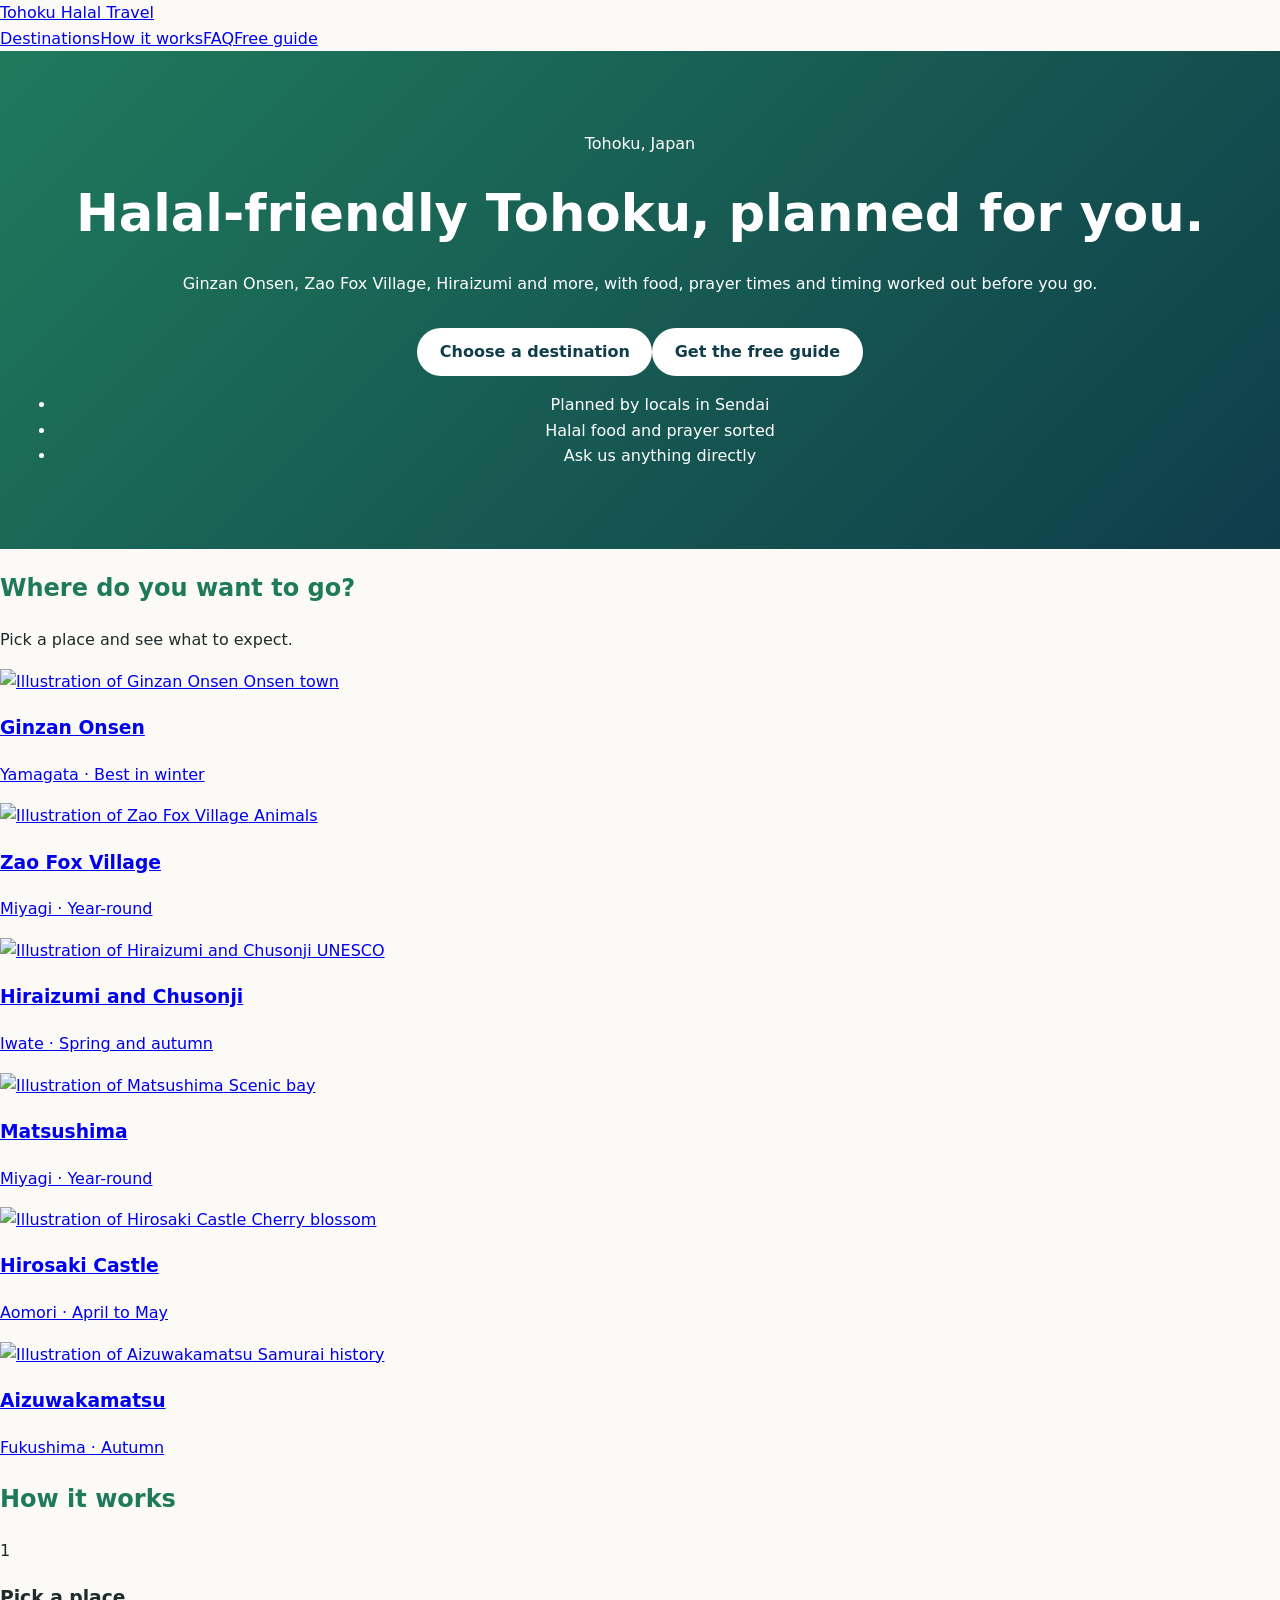
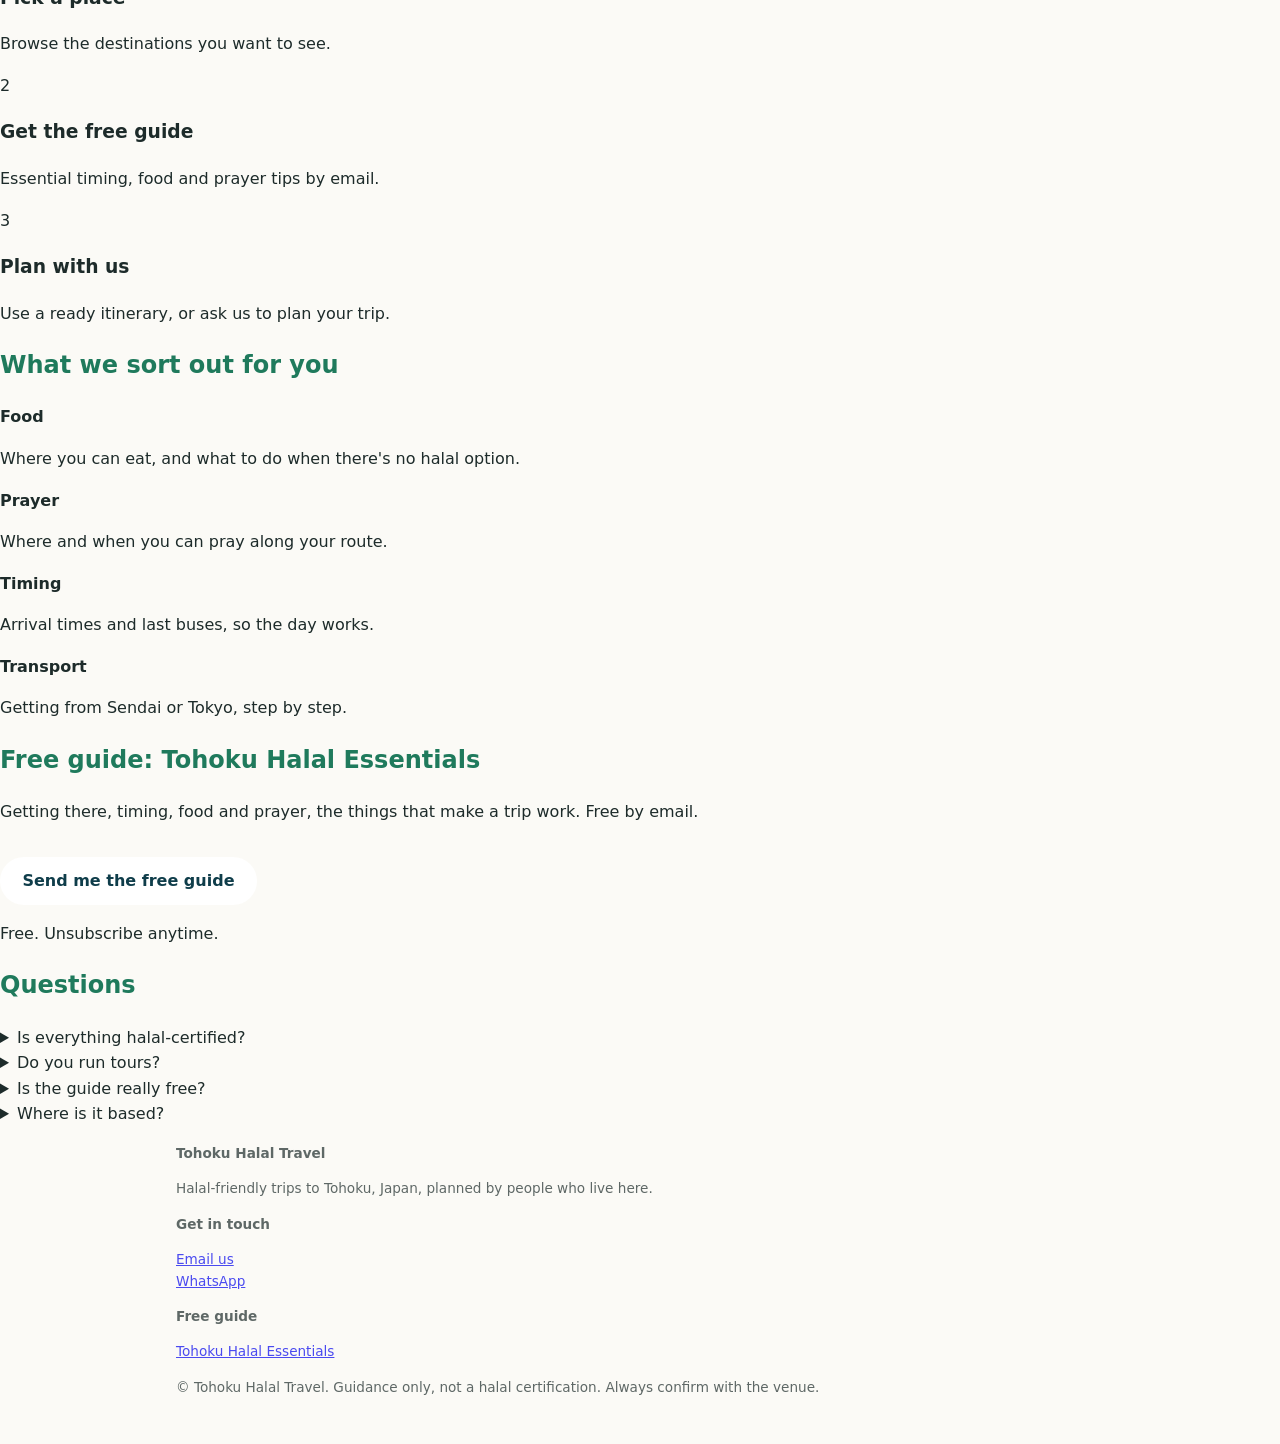
==== public/index.html @ 4c672d1d "Redesign site: hero, destination cards, placeholder art, FAQ, gallery Co-Authored-By: Claude Sonnet " ====
<!doctype html><html lang="en"><head><meta charset="utf-8"><meta name="viewport" content="width=device-width, initial-scale=1">
<link rel="stylesheet" href="/assets/style.css"><meta name="theme-color" content="#0f3d4a"><title>Halal-Friendly Tohoku Travel</title>
<meta name="description" content="Halal-friendly trips to Tohoku, Japan: Ginzan Onsen, Zao Fox Village, Hiraizumi, Matsushima, Hirosaki and Aizu, with food, prayer and timing sorted."></head><body>
<header class="nav"><div class="wrap navin"><a class="brand" href="/"><span class="dot"></span>Tohoku Halal Travel</a>
<nav><a href="/#places">Destinations</a><a href="/#how">How it works</a><a href="/#faq">FAQ</a><a class="pill" data-signup href="#">Free guide</a></nav></div></header>
<section class="hero" style="--img:url(/assets/img/ginzan-1.svg)"><div class="wrap"><p class="eyebrow">Tohoku, Japan</p>
<h1>Halal-friendly Tohoku, planned for you.</h1>
<p class="lead">Ginzan Onsen, Zao Fox Village, Hiraizumi and more, with food, prayer times and timing worked out before you go.</p>
<div class="row"><a class="btn big" href="#places">Choose a destination</a><a class="btn ghost big" data-signup href="#">Get the free guide</a></div>
<ul class="trust"><li>Planned by locals in Sendai</li><li>Halal food and prayer sorted</li><li>Ask us anything directly</li></ul></div></section>
<section id="places" class="wrap sec"><h2>Where do you want to go?</h2><p class="sub">Pick a place and see what to expect.</p>
<div class="grid"><a class="card" href="/ginzan.html"><img src="/assets/img/ginzan-1.svg" alt="Illustration of Ginzan Onsen" loading="lazy">
<span class="chip">Onsen town</span><div class="cap"><h3>Ginzan Onsen</h3><p>Yamagata &middot; Best in winter</p></div></a><a class="card" href="/zao.html"><img src="/assets/img/zao-1.svg" alt="Illustration of Zao Fox Village" loading="lazy">
<span class="chip">Animals</span><div class="cap"><h3>Zao Fox Village</h3><p>Miyagi &middot; Year-round</p></div></a><a class="card" href="/hiraizumi.html"><img src="/assets/img/hiraizumi-1.svg" alt="Illustration of Hiraizumi and Chusonji" loading="lazy">
<span class="chip">UNESCO</span><div class="cap"><h3>Hiraizumi and Chusonji</h3><p>Iwate &middot; Spring and autumn</p></div></a><a class="card" href="/matsushima.html"><img src="/assets/img/matsushima-1.svg" alt="Illustration of Matsushima" loading="lazy">
<span class="chip">Scenic bay</span><div class="cap"><h3>Matsushima</h3><p>Miyagi &middot; Year-round</p></div></a><a class="card" href="/hirosaki.html"><img src="/assets/img/hirosaki-1.svg" alt="Illustration of Hirosaki Castle" loading="lazy">
<span class="chip">Cherry blossom</span><div class="cap"><h3>Hirosaki Castle</h3><p>Aomori &middot; April to May</p></div></a><a class="card" href="/aizu.html"><img src="/assets/img/aizu-1.svg" alt="Illustration of Aizuwakamatsu" loading="lazy">
<span class="chip">Samurai history</span><div class="cap"><h3>Aizuwakamatsu</h3><p>Fukushima &middot; Autumn</p></div></a></div></section>
<section id="how" class="soft"><div class="wrap sec"><h2>How it works</h2><div class="steps">
<div class="step"><span>1</span><h3>Pick a place</h3><p>Browse the destinations you want to see.</p></div>
<div class="step"><span>2</span><h3>Get the free guide</h3><p>Essential timing, food and prayer tips by email.</p></div>
<div class="step"><span>3</span><h3>Plan with us</h3><p>Use a ready itinerary, or ask us to plan your trip.</p></div></div></div></section>
<section class="wrap sec"><h2>What we sort out for you</h2><div class="feats">
<div class="feat"><b>Food</b><p>Where you can eat, and what to do when there's no halal option.</p></div>
<div class="feat"><b>Prayer</b><p>Where and when you can pray along your route.</p></div>
<div class="feat"><b>Timing</b><p>Arrival times and last buses, so the day works.</p></div>
<div class="feat"><b>Transport</b><p>Getting from Sendai or Tokyo, step by step.</p></div></div></section>
<section class="band"><div class="wrap center"><h2>Free guide: Tohoku Halal Essentials</h2>
<p>Getting there, timing, food and prayer, the things that make a trip work. Free by email.</p>
<a class="btn big" data-signup href="#">Send me the free guide</a><p class="small">Free. Unsubscribe anytime.</p></div></section>
<section id="faq" class="wrap sec narrow"><h2>Questions</h2>
<details><summary>Is everything halal-certified?</summary><p>No. Japan has no single halal authority. We tell you what we know, how we checked it, and what to confirm with the venue.</p></details>
<details><summary>Do you run tours?</summary><p>Right now we offer guides and itineraries. Custom trip planning is available on request. <a data-contact href="#">Ask us</a>.</p></details>
<details><summary>Is the guide really free?</summary><p>Yes. We send it by email, plus occasional Tohoku travel tips. You can unsubscribe at any time.</p></details>
<details><summary>Where is it based?</summary><p>In Sendai, the gateway to Tohoku.</p></details></section>
<footer class="foot"><div class="wrap"><div class="fgrid"><div><b>Tohoku Halal Travel</b><p>Halal-friendly trips to Tohoku, Japan, planned by people who live here.</p></div>
<div><b>Get in touch</b><p><a data-contact href="#">Email us</a><br><a data-whatsapp href="#">WhatsApp</a></p></div>
<div><b>Free guide</b><p><a data-signup href="#">Tohoku Halal Essentials</a></p></div></div>
<p class="small">&copy; Tohoku Halal Travel. Guidance only, not a halal certification. Always confirm with the venue.</p></div></footer>
<script src="/assets/site-config.js"></script><script src="/assets/site.js"></script></body></html>
---- assets/style.css ----
:root{--bg:#fbfaf6;--fg:#1d2b2a;--accent:#1f7a5c;--card:#fff}
@media (prefers-color-scheme:dark){:root{--bg:#121a19;--fg:#e8efed;--accent:#4fc19a;--card:#1b2625}}
*{box-sizing:border-box}
body{margin:0;font-family:system-ui,sans-serif;background:var(--bg);color:var(--fg);line-height:1.6}
.hero{padding:4rem 1rem;text-align:center;background:linear-gradient(135deg,#1f7a5c,#0f3d4a);color:#fff}
.hero h1{margin:0 0 .5rem;font-size:clamp(2rem,6vw,3.2rem)}
.btn{display:inline-block;margin-top:1rem;padding:.7rem 1.4rem;background:#fff;color:#0f3d4a;border-radius:999px;text-decoration:none;font-weight:600}
main,footer{max-width:960px;margin:0 auto;padding:1rem 1rem 2rem}
h2{color:var(--accent)}
.cards{display:grid;grid-template-columns:repeat(auto-fit,minmax(220px,1fr));gap:1rem}
article{background:var(--card);padding:1rem 1.2rem;border-radius:12px;box-shadow:0 1px 4px #0002}
footer{font-size:.85rem;opacity:.7}
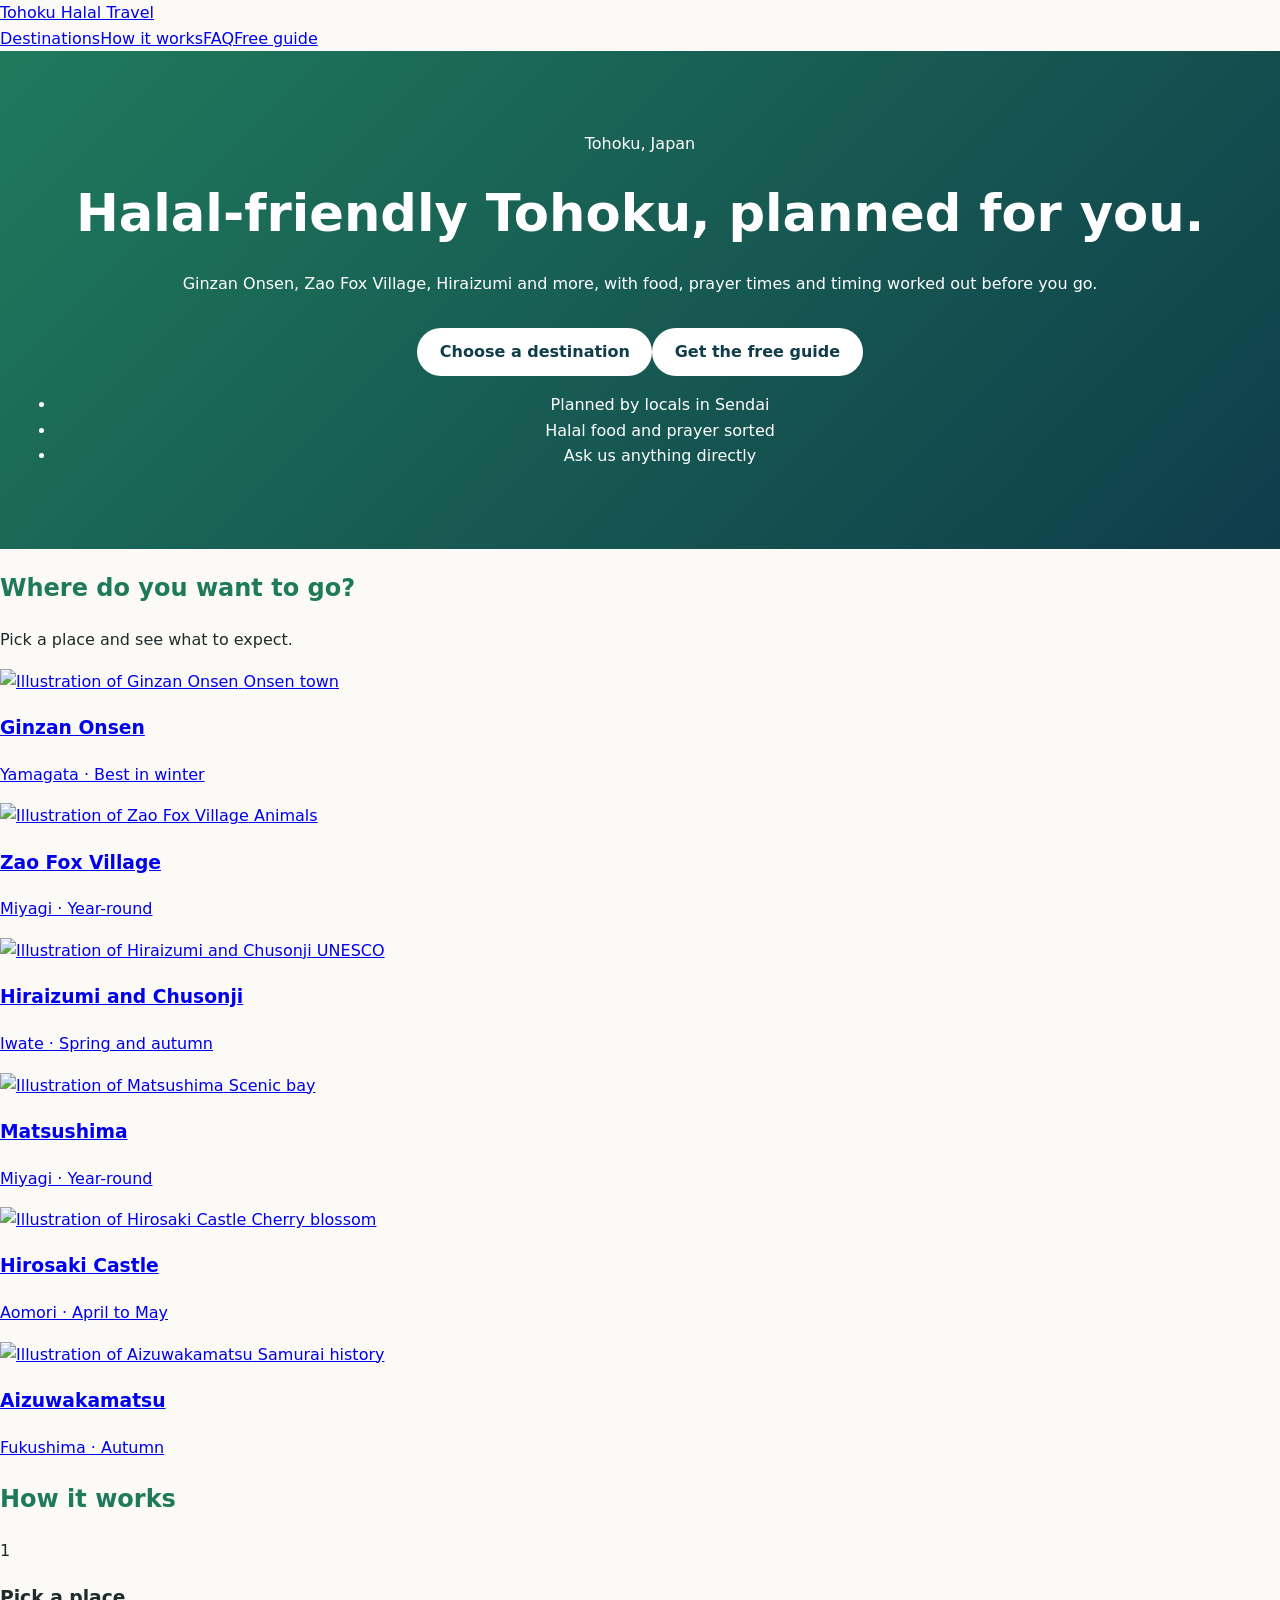
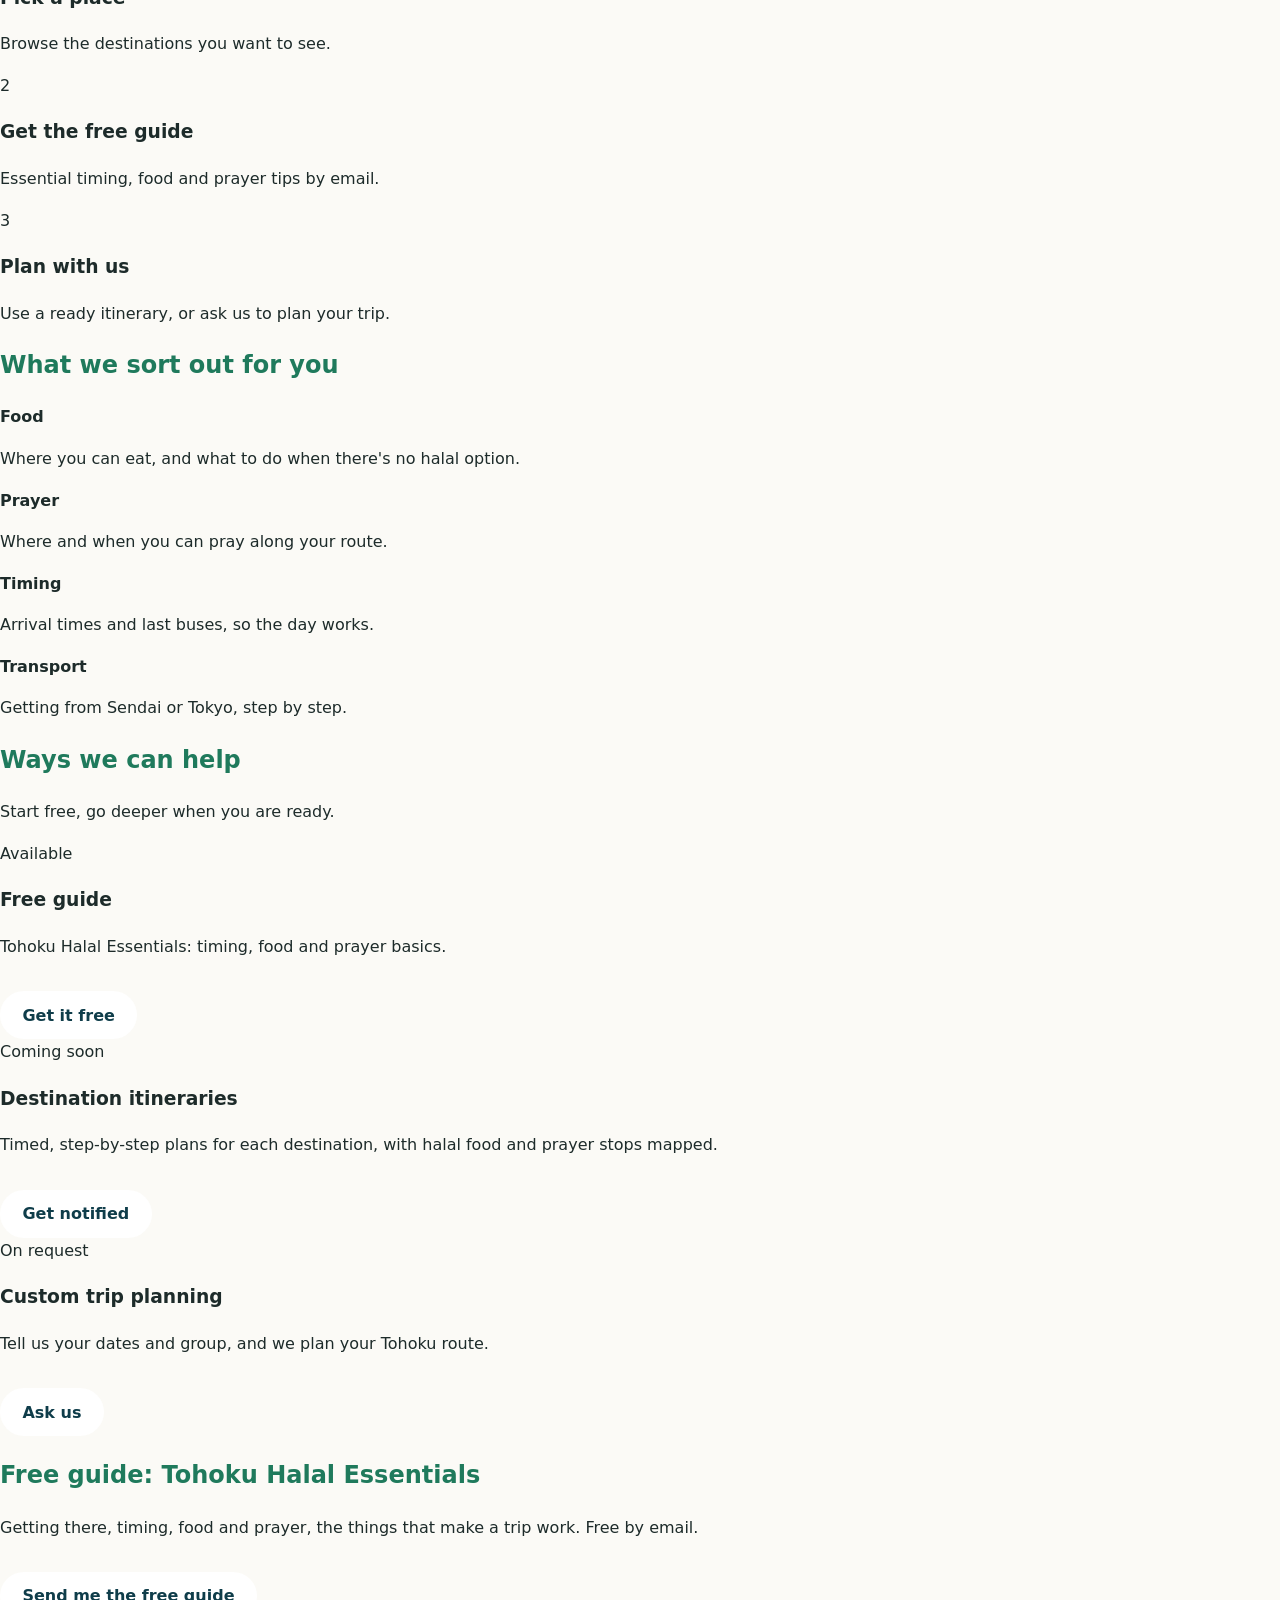
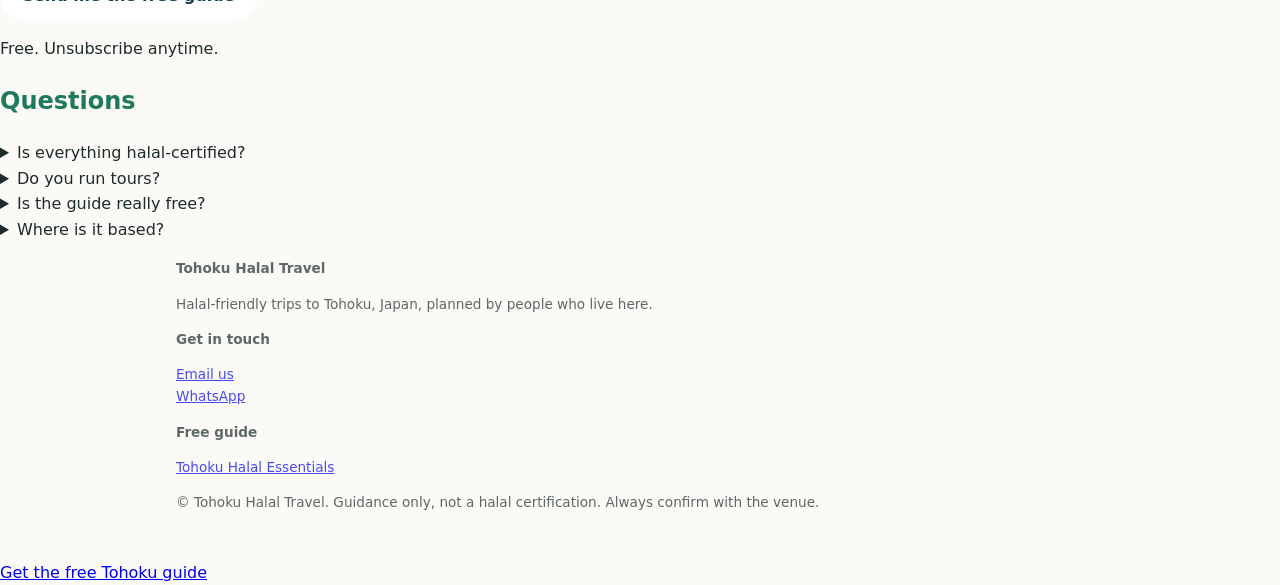
==== commit 52bd315a: "Add products section, scroll reveal, sticky mobile signup bar Co-Authored-By: Claude Sonnet 5.5 <nor" ====
--- a/public/index.html
+++ b/public/index.html
@@ -1,5 +1,5 @@
 <!doctype html><html lang="en"><head><meta charset="utf-8"><meta name="viewport" content="width=device-width, initial-scale=1">
-<link rel="stylesheet" href="/assets/style.css"><meta name="theme-color" content="#0f3d4a"><title>Halal-Friendly Tohoku Travel</title>
+<link rel="stylesheet" href="/assets/style.css"><meta name="theme-color" content="#0f3d4a"><script>document.documentElement.classList.add("js")</script><title>Halal-Friendly Tohoku Travel</title>
 <meta name="description" content="Halal-friendly trips to Tohoku, Japan: Ginzan Onsen, Zao Fox Village, Hiraizumi, Matsushima, Hirosaki and Aizu, with food, prayer and timing sorted."></head><body>
 <header class="nav"><div class="wrap navin"><a class="brand" href="/"><span class="dot"></span>Tohoku Halal Travel</a>
 <nav><a href="/#places">Destinations</a><a href="/#how">How it works</a><a href="/#faq">FAQ</a><a class="pill" data-signup href="#">Free guide</a></nav></div></header>
@@ -9,22 +9,26 @@
 <div class="row"><a class="btn big" href="#places">Choose a destination</a><a class="btn ghost big" data-signup href="#">Get the free guide</a></div>
 <ul class="trust"><li>Planned by locals in Sendai</li><li>Halal food and prayer sorted</li><li>Ask us anything directly</li></ul></div></section>
 <section id="places" class="wrap sec"><h2>Where do you want to go?</h2><p class="sub">Pick a place and see what to expect.</p>
-<div class="grid"><a class="card" href="/ginzan.html"><img src="/assets/img/ginzan-1.svg" alt="Illustration of Ginzan Onsen" loading="lazy">
+<div class="grid reveal"><a class="card" href="/ginzan.html"><img src="/assets/img/ginzan-1.svg" alt="Illustration of Ginzan Onsen" loading="lazy">
 <span class="chip">Onsen town</span><div class="cap"><h3>Ginzan Onsen</h3><p>Yamagata &middot; Best in winter</p></div></a><a class="card" href="/zao.html"><img src="/assets/img/zao-1.svg" alt="Illustration of Zao Fox Village" loading="lazy">
 <span class="chip">Animals</span><div class="cap"><h3>Zao Fox Village</h3><p>Miyagi &middot; Year-round</p></div></a><a class="card" href="/hiraizumi.html"><img src="/assets/img/hiraizumi-1.svg" alt="Illustration of Hiraizumi and Chusonji" loading="lazy">
 <span class="chip">UNESCO</span><div class="cap"><h3>Hiraizumi and Chusonji</h3><p>Iwate &middot; Spring and autumn</p></div></a><a class="card" href="/matsushima.html"><img src="/assets/img/matsushima-1.svg" alt="Illustration of Matsushima" loading="lazy">
 <span class="chip">Scenic bay</span><div class="cap"><h3>Matsushima</h3><p>Miyagi &middot; Year-round</p></div></a><a class="card" href="/hirosaki.html"><img src="/assets/img/hirosaki-1.svg" alt="Illustration of Hirosaki Castle" loading="lazy">
 <span class="chip">Cherry blossom</span><div class="cap"><h3>Hirosaki Castle</h3><p>Aomori &middot; April to May</p></div></a><a class="card" href="/aizu.html"><img src="/assets/img/aizu-1.svg" alt="Illustration of Aizuwakamatsu" loading="lazy">
 <span class="chip">Samurai history</span><div class="cap"><h3>Aizuwakamatsu</h3><p>Fukushima &middot; Autumn</p></div></a></div></section>
-<section id="how" class="soft"><div class="wrap sec"><h2>How it works</h2><div class="steps">
+<section id="how" class="soft"><div class="wrap sec"><h2>How it works</h2><div class="steps reveal">
 <div class="step"><span>1</span><h3>Pick a place</h3><p>Browse the destinations you want to see.</p></div>
 <div class="step"><span>2</span><h3>Get the free guide</h3><p>Essential timing, food and prayer tips by email.</p></div>
 <div class="step"><span>3</span><h3>Plan with us</h3><p>Use a ready itinerary, or ask us to plan your trip.</p></div></div></div></section>
-<section class="wrap sec"><h2>What we sort out for you</h2><div class="feats">
+<section class="wrap sec"><h2>What we sort out for you</h2><div class="feats reveal">
 <div class="feat"><b>Food</b><p>Where you can eat, and what to do when there's no halal option.</p></div>
 <div class="feat"><b>Prayer</b><p>Where and when you can pray along your route.</p></div>
 <div class="feat"><b>Timing</b><p>Arrival times and last buses, so the day works.</p></div>
 <div class="feat"><b>Transport</b><p>Getting from Sendai or Tokyo, step by step.</p></div></div></section>
+<section class="soft"><div class="wrap sec"><h2>Ways we can help</h2><p class="sub">Start free, go deeper when you are ready.</p><div class="prods">
+<div class="prod"><span class="tag live">Available</span><h3>Free guide</h3><p>Tohoku Halal Essentials: timing, food and prayer basics.</p><a class="btn" data-signup href="#">Get it free</a></div>
+<div class="prod feat2"><span class="tag soon">Coming soon</span><h3>Destination itineraries</h3><p>Timed, step-by-step plans for each destination, with halal food and prayer stops mapped.</p><a class="btn" data-signup href="#">Get notified</a></div>
+<div class="prod"><span class="tag">On request</span><h3>Custom trip planning</h3><p>Tell us your dates and group, and we plan your Tohoku route.</p><a class="btn" data-contact href="#">Ask us</a></div></div></div></section>
 <section class="band"><div class="wrap center"><h2>Free guide: Tohoku Halal Essentials</h2>
 <p>Getting there, timing, food and prayer, the things that make a trip work. Free by email.</p>
 <a class="btn big" data-signup href="#">Send me the free guide</a><p class="small">Free. Unsubscribe anytime.</p></div></section>
@@ -37,4 +41,4 @@
 <div><b>Get in touch</b><p><a data-contact href="#">Email us</a><br><a data-whatsapp href="#">WhatsApp</a></p></div>
 <div><b>Free guide</b><p><a data-signup href="#">Tohoku Halal Essentials</a></p></div></div>
 <p class="small">&copy; Tohoku Halal Travel. Guidance only, not a halal certification. Always confirm with the venue.</p></div></footer>
-<script src="/assets/site-config.js"></script><script src="/assets/site.js"></script></body></html>+<a class="sticky" data-signup href="#">Get the free Tohoku guide</a><script src="/assets/site-config.js"></script><script src="/assets/site.js"></script></body></html>
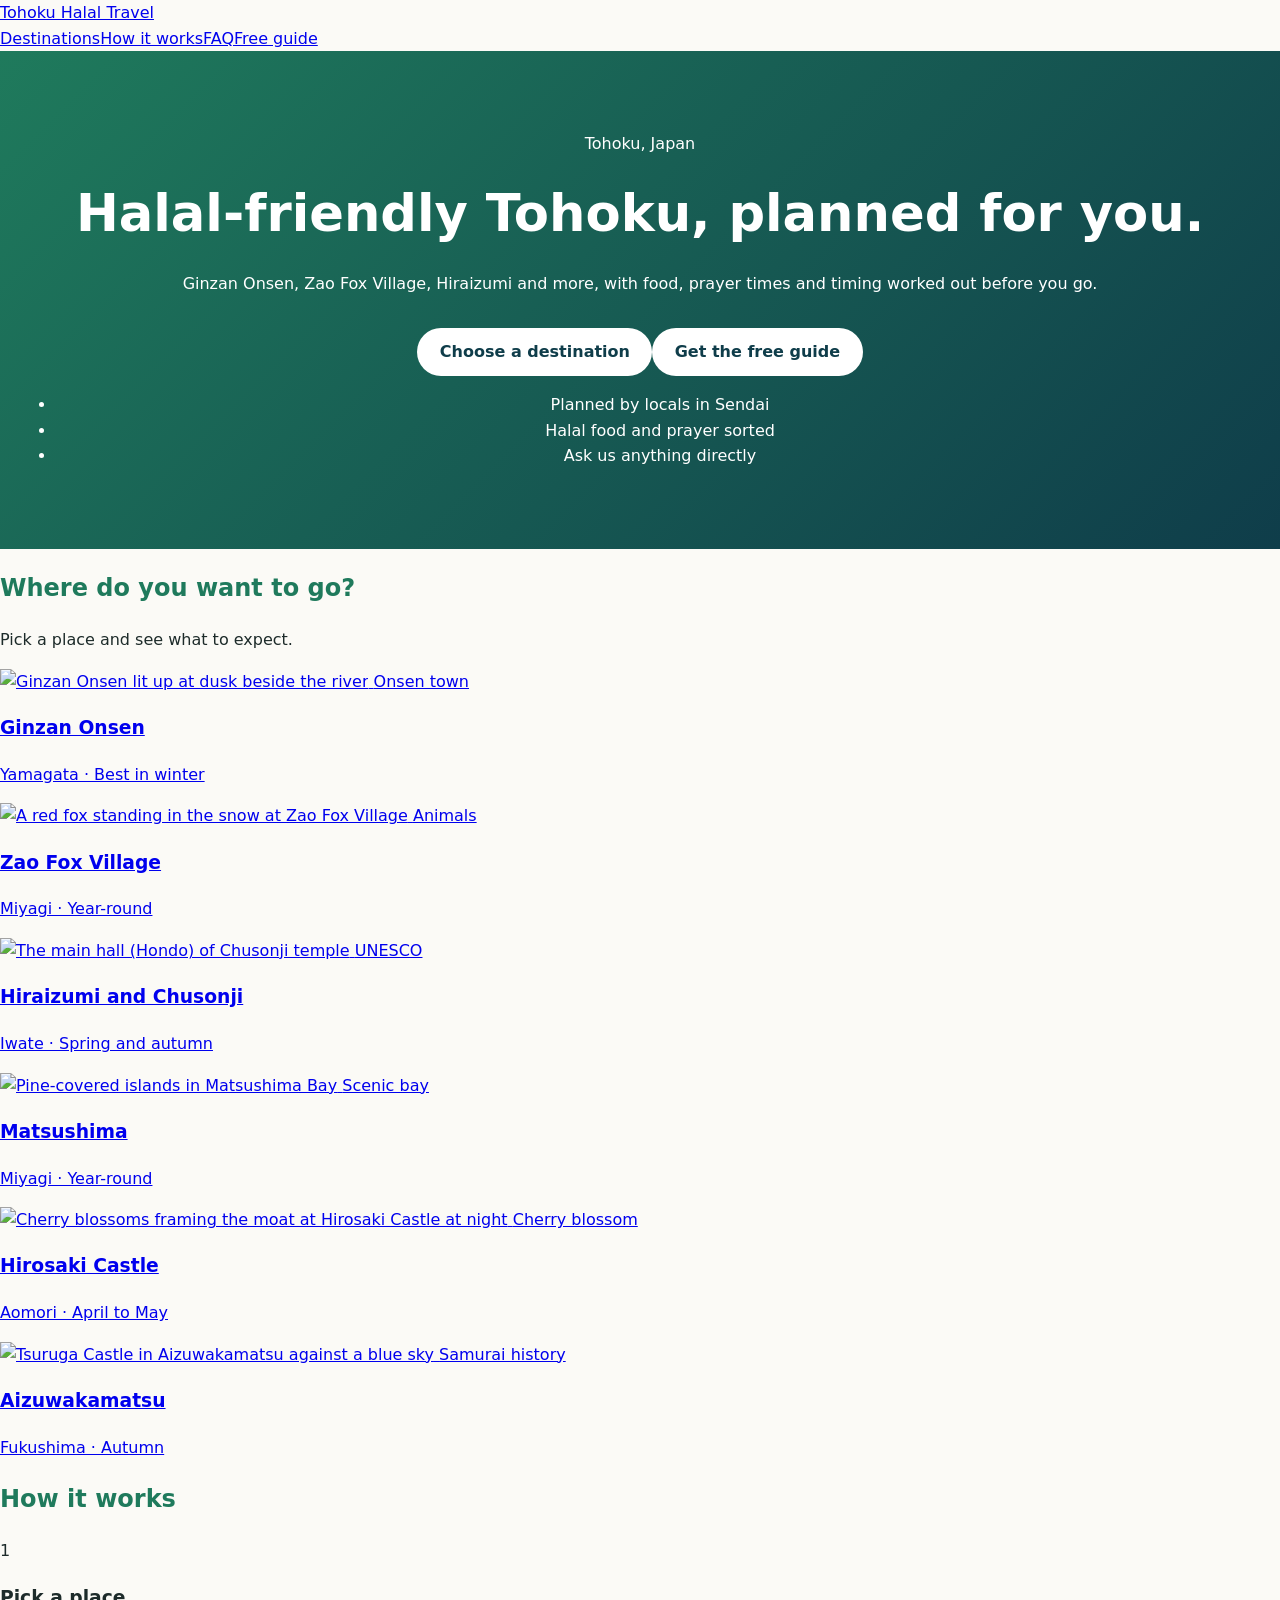
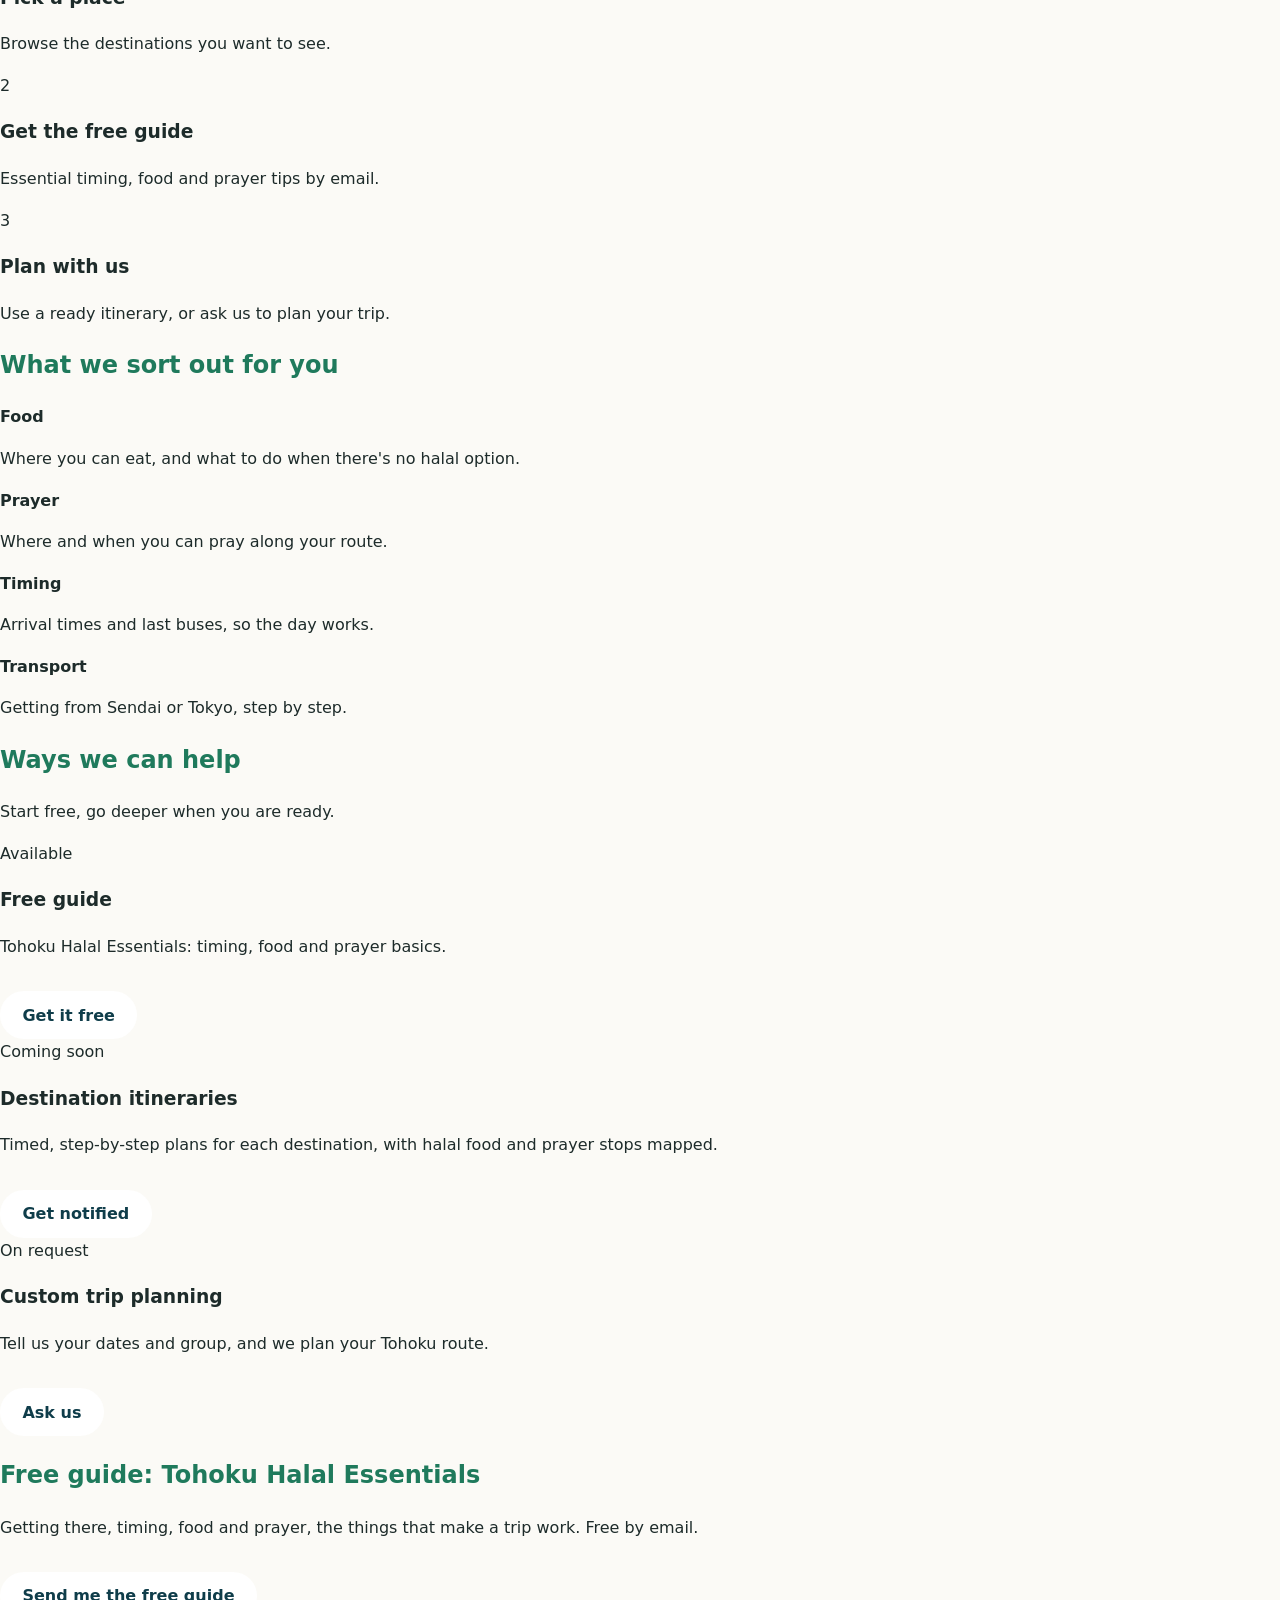
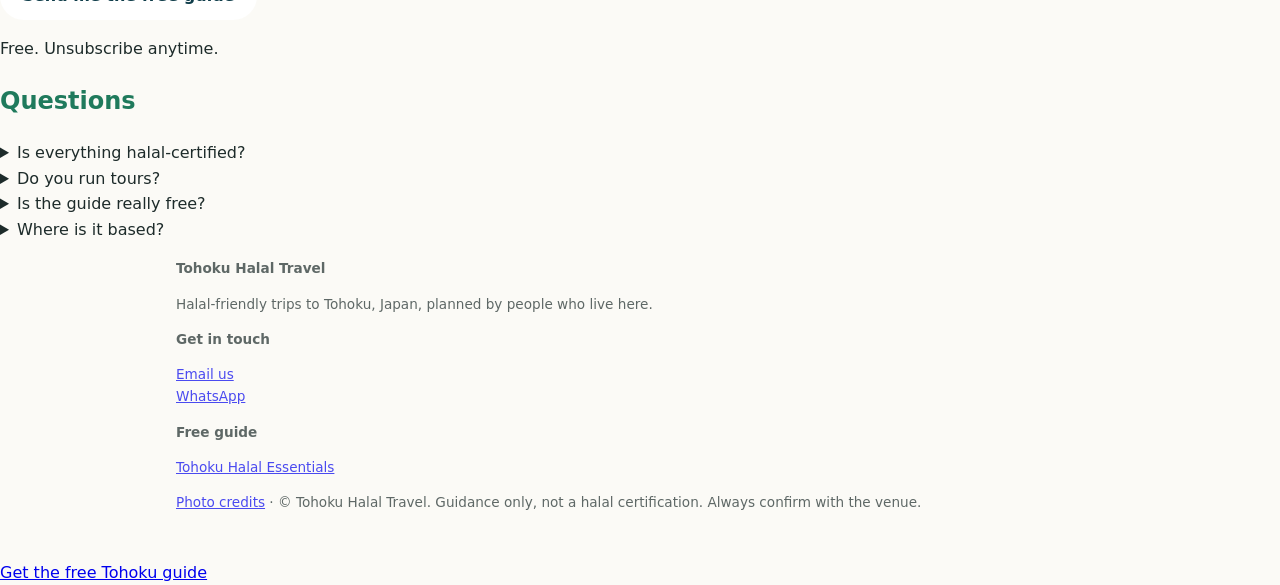
==== commit 1664104f: "Use free-licensed Wikimedia Commons photos with credits page Co-Authored-By: Claude Sonnet 5.5 <nore" ====
--- a/public/index.html
+++ b/public/index.html
@@ -3,18 +3,18 @@
 <meta name="description" content="Halal-friendly trips to Tohoku, Japan: Ginzan Onsen, Zao Fox Village, Hiraizumi, Matsushima, Hirosaki and Aizu, with food, prayer and timing sorted."></head><body>
 <header class="nav"><div class="wrap navin"><a class="brand" href="/"><span class="dot"></span>Tohoku Halal Travel</a>
 <nav><a href="/#places">Destinations</a><a href="/#how">How it works</a><a href="/#faq">FAQ</a><a class="pill" data-signup href="#">Free guide</a></nav></div></header>
-<section class="hero" style="--img:url(/assets/img/ginzan-1.svg)"><div class="wrap"><p class="eyebrow">Tohoku, Japan</p>
+<section class="hero" style="--img:url(/assets/img/ginzan-1.jpg)"><div class="wrap"><p class="eyebrow">Tohoku, Japan</p>
 <h1>Halal-friendly Tohoku, planned for you.</h1>
 <p class="lead">Ginzan Onsen, Zao Fox Village, Hiraizumi and more, with food, prayer times and timing worked out before you go.</p>
 <div class="row"><a class="btn big" href="#places">Choose a destination</a><a class="btn ghost big" data-signup href="#">Get the free guide</a></div>
 <ul class="trust"><li>Planned by locals in Sendai</li><li>Halal food and prayer sorted</li><li>Ask us anything directly</li></ul></div></section>
 <section id="places" class="wrap sec"><h2>Where do you want to go?</h2><p class="sub">Pick a place and see what to expect.</p>
-<div class="grid reveal"><a class="card" href="/ginzan.html"><img src="/assets/img/ginzan-1.svg" alt="Illustration of Ginzan Onsen" loading="lazy">
-<span class="chip">Onsen town</span><div class="cap"><h3>Ginzan Onsen</h3><p>Yamagata &middot; Best in winter</p></div></a><a class="card" href="/zao.html"><img src="/assets/img/zao-1.svg" alt="Illustration of Zao Fox Village" loading="lazy">
-<span class="chip">Animals</span><div class="cap"><h3>Zao Fox Village</h3><p>Miyagi &middot; Year-round</p></div></a><a class="card" href="/hiraizumi.html"><img src="/assets/img/hiraizumi-1.svg" alt="Illustration of Hiraizumi and Chusonji" loading="lazy">
-<span class="chip">UNESCO</span><div class="cap"><h3>Hiraizumi and Chusonji</h3><p>Iwate &middot; Spring and autumn</p></div></a><a class="card" href="/matsushima.html"><img src="/assets/img/matsushima-1.svg" alt="Illustration of Matsushima" loading="lazy">
-<span class="chip">Scenic bay</span><div class="cap"><h3>Matsushima</h3><p>Miyagi &middot; Year-round</p></div></a><a class="card" href="/hirosaki.html"><img src="/assets/img/hirosaki-1.svg" alt="Illustration of Hirosaki Castle" loading="lazy">
-<span class="chip">Cherry blossom</span><div class="cap"><h3>Hirosaki Castle</h3><p>Aomori &middot; April to May</p></div></a><a class="card" href="/aizu.html"><img src="/assets/img/aizu-1.svg" alt="Illustration of Aizuwakamatsu" loading="lazy">
+<div class="grid reveal"><a class="card" href="/ginzan.html"><img src="/assets/img/ginzan-1.jpg" alt="Ginzan Onsen lit up at dusk beside the river" loading="lazy">
+<span class="chip">Onsen town</span><div class="cap"><h3>Ginzan Onsen</h3><p>Yamagata &middot; Best in winter</p></div></a><a class="card" href="/zao.html"><img src="/assets/img/zao-1.jpg" alt="A red fox standing in the snow at Zao Fox Village" loading="lazy">
+<span class="chip">Animals</span><div class="cap"><h3>Zao Fox Village</h3><p>Miyagi &middot; Year-round</p></div></a><a class="card" href="/hiraizumi.html"><img src="/assets/img/hiraizumi-1.jpg" alt="The main hall (Hondo) of Chusonji temple" loading="lazy">
+<span class="chip">UNESCO</span><div class="cap"><h3>Hiraizumi and Chusonji</h3><p>Iwate &middot; Spring and autumn</p></div></a><a class="card" href="/matsushima.html"><img src="/assets/img/matsushima-1.jpg" alt="Pine-covered islands in Matsushima Bay" loading="lazy">
+<span class="chip">Scenic bay</span><div class="cap"><h3>Matsushima</h3><p>Miyagi &middot; Year-round</p></div></a><a class="card" href="/hirosaki.html"><img src="/assets/img/hirosaki-1.jpg" alt="Cherry blossoms framing the moat at Hirosaki Castle at night" loading="lazy">
+<span class="chip">Cherry blossom</span><div class="cap"><h3>Hirosaki Castle</h3><p>Aomori &middot; April to May</p></div></a><a class="card" href="/aizu.html"><img src="/assets/img/aizu-1.jpg" alt="Tsuruga Castle in Aizuwakamatsu against a blue sky" loading="lazy">
 <span class="chip">Samurai history</span><div class="cap"><h3>Aizuwakamatsu</h3><p>Fukushima &middot; Autumn</p></div></a></div></section>
 <section id="how" class="soft"><div class="wrap sec"><h2>How it works</h2><div class="steps reveal">
 <div class="step"><span>1</span><h3>Pick a place</h3><p>Browse the destinations you want to see.</p></div>
@@ -40,5 +40,5 @@
 <footer class="foot"><div class="wrap"><div class="fgrid"><div><b>Tohoku Halal Travel</b><p>Halal-friendly trips to Tohoku, Japan, planned by people who live here.</p></div>
 <div><b>Get in touch</b><p><a data-contact href="#">Email us</a><br><a data-whatsapp href="#">WhatsApp</a></p></div>
 <div><b>Free guide</b><p><a data-signup href="#">Tohoku Halal Essentials</a></p></div></div>
-<p class="small">&copy; Tohoku Halal Travel. Guidance only, not a halal certification. Always confirm with the venue.</p></div></footer>
+<p class="small"><a href="/credits.html">Photo credits</a> &middot; &copy; Tohoku Halal Travel. Guidance only, not a halal certification. Always confirm with the venue.</p></div></footer>
 <a class="sticky" data-signup href="#">Get the free Tohoku guide</a><script src="/assets/site-config.js"></script><script src="/assets/site.js"></script></body></html>
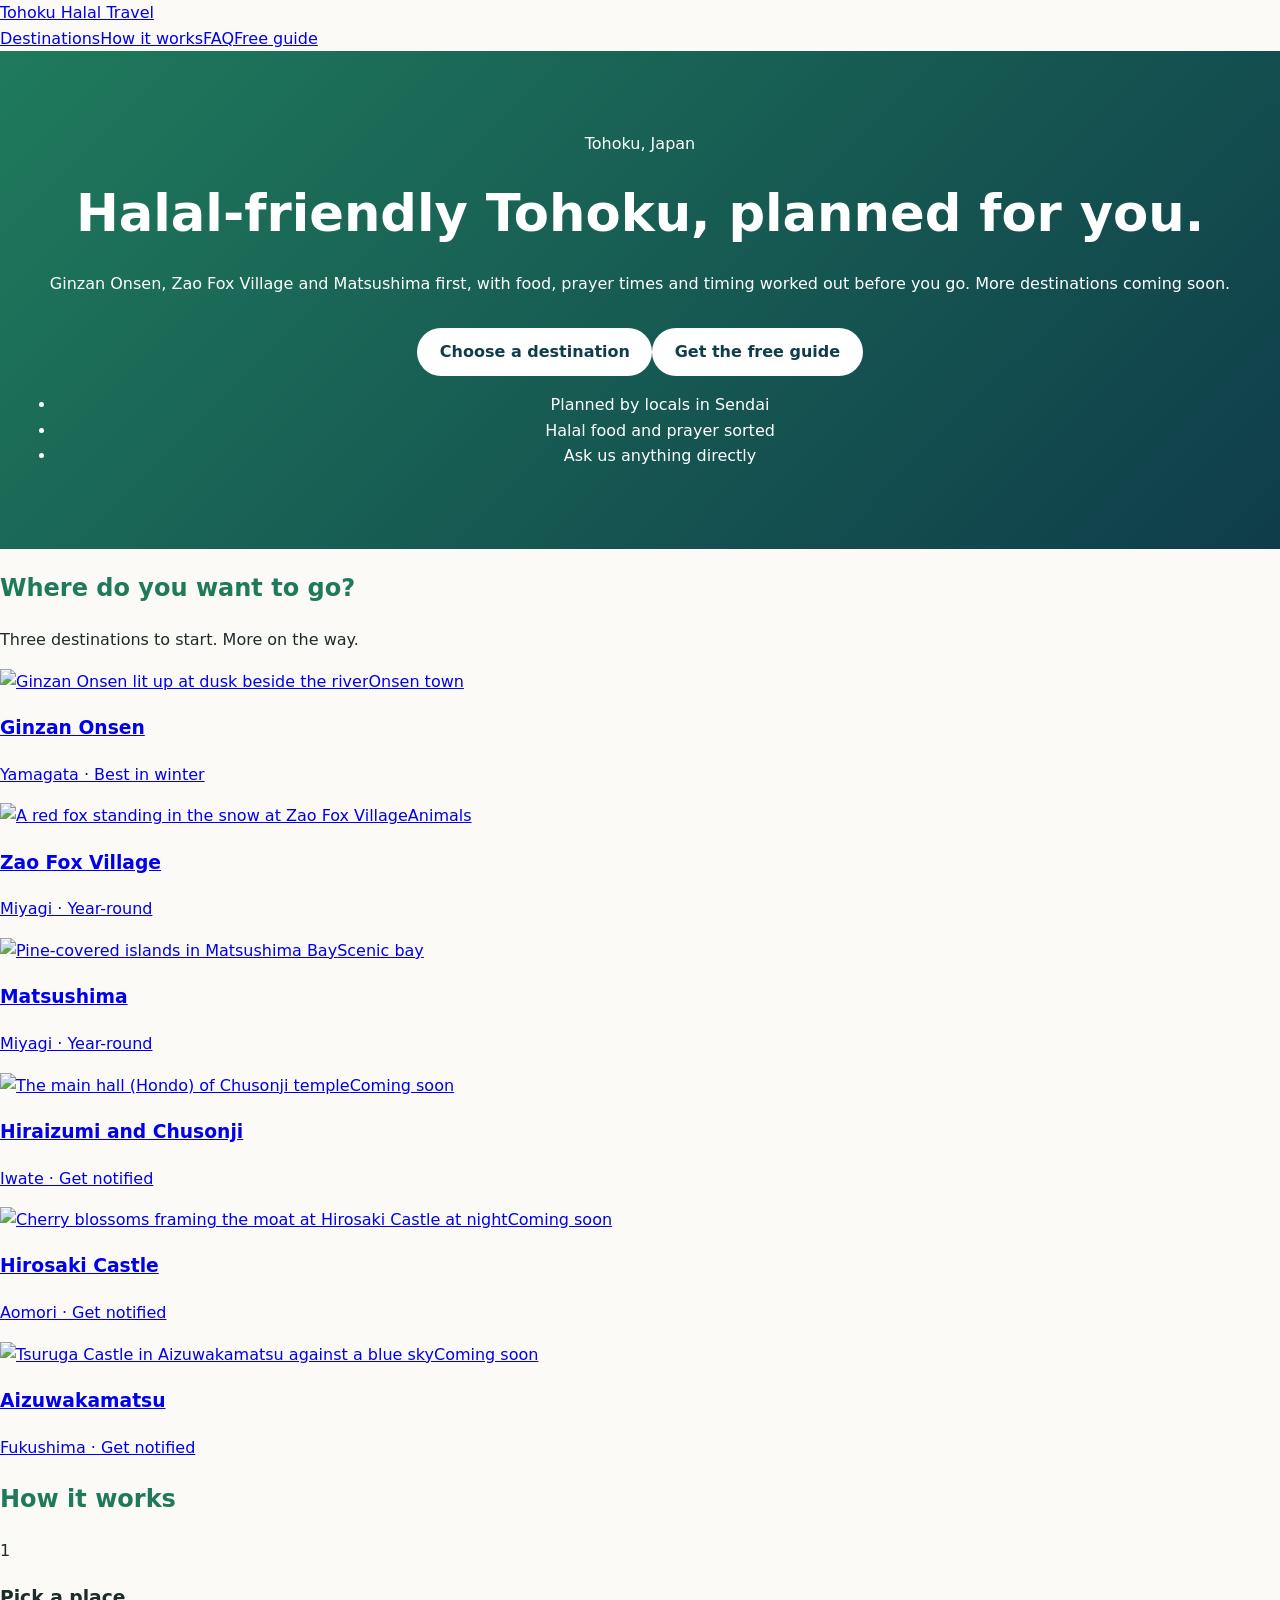
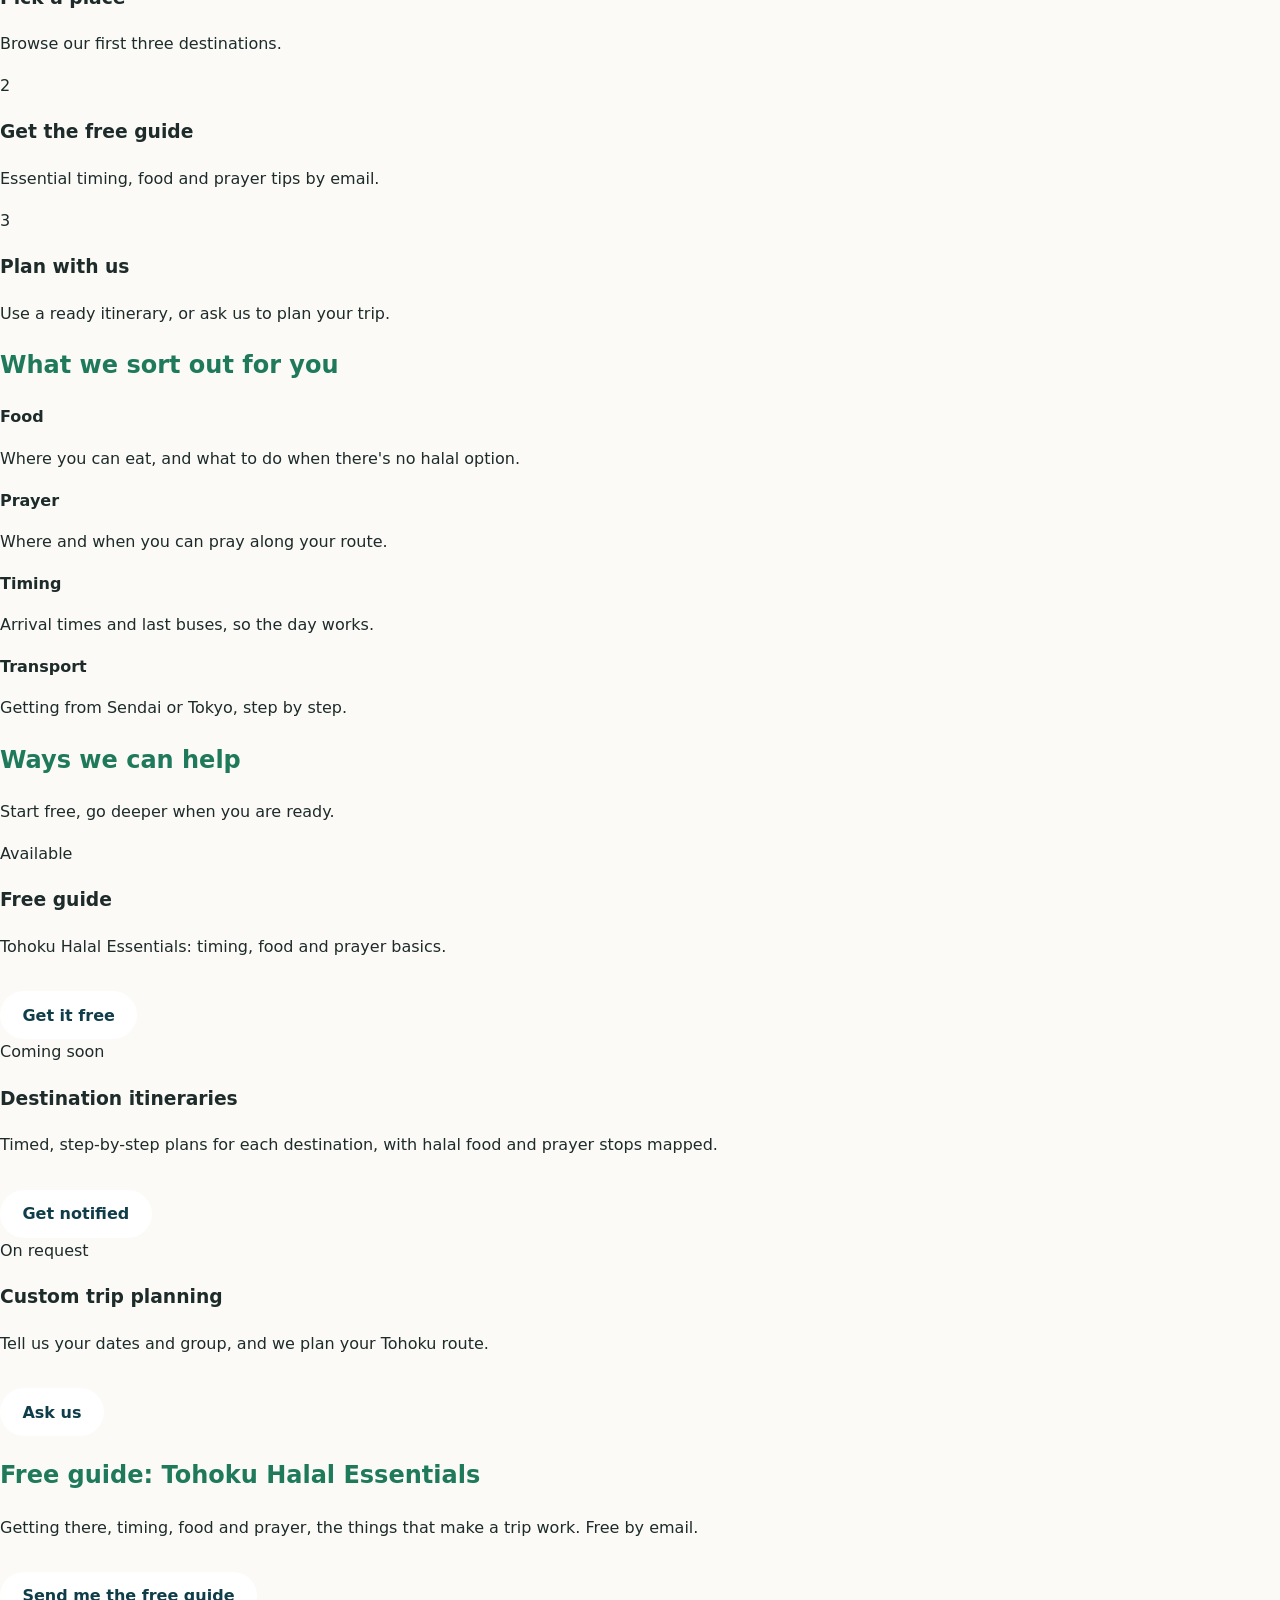
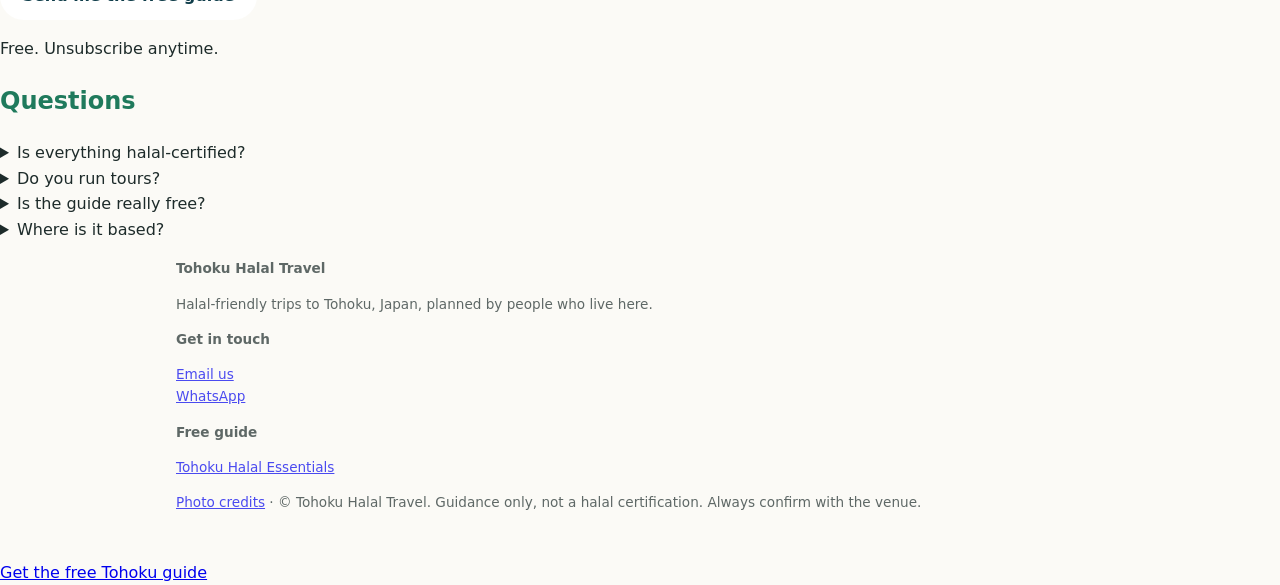
==== commit 649344a5: "Launch with Ginzan, Zao, Matsushima; other destinations as coming soon Co-Authored-By: Claude Sonnet" ====
--- a/public/index.html
+++ b/public/index.html
@@ -1,23 +1,17 @@
 <!doctype html><html lang="en"><head><meta charset="utf-8"><meta name="viewport" content="width=device-width, initial-scale=1">
 <link rel="stylesheet" href="/assets/style.css"><meta name="theme-color" content="#0f3d4a"><script>document.documentElement.classList.add("js")</script><title>Halal-Friendly Tohoku Travel</title>
-<meta name="description" content="Halal-friendly trips to Tohoku, Japan: Ginzan Onsen, Zao Fox Village, Hiraizumi, Matsushima, Hirosaki and Aizu, with food, prayer and timing sorted."></head><body>
+<meta name="description" content="Halal-friendly trips to Tohoku, Japan: Ginzan Onsen, Zao Fox Village and Matsushima, with food, prayer and timing sorted. More destinations coming soon."></head><body>
 <header class="nav"><div class="wrap navin"><a class="brand" href="/"><span class="dot"></span>Tohoku Halal Travel</a>
 <nav><a href="/#places">Destinations</a><a href="/#how">How it works</a><a href="/#faq">FAQ</a><a class="pill" data-signup href="#">Free guide</a></nav></div></header>
 <section class="hero" style="--img:url(/assets/img/ginzan-1.jpg)"><div class="wrap"><p class="eyebrow">Tohoku, Japan</p>
 <h1>Halal-friendly Tohoku, planned for you.</h1>
-<p class="lead">Ginzan Onsen, Zao Fox Village, Hiraizumi and more, with food, prayer times and timing worked out before you go.</p>
+<p class="lead">Ginzan Onsen, Zao Fox Village and Matsushima first, with food, prayer times and timing worked out before you go. More destinations coming soon.</p>
 <div class="row"><a class="btn big" href="#places">Choose a destination</a><a class="btn ghost big" data-signup href="#">Get the free guide</a></div>
 <ul class="trust"><li>Planned by locals in Sendai</li><li>Halal food and prayer sorted</li><li>Ask us anything directly</li></ul></div></section>
-<section id="places" class="wrap sec"><h2>Where do you want to go?</h2><p class="sub">Pick a place and see what to expect.</p>
-<div class="grid reveal"><a class="card" href="/ginzan.html"><img src="/assets/img/ginzan-1.jpg" alt="Ginzan Onsen lit up at dusk beside the river" loading="lazy">
-<span class="chip">Onsen town</span><div class="cap"><h3>Ginzan Onsen</h3><p>Yamagata &middot; Best in winter</p></div></a><a class="card" href="/zao.html"><img src="/assets/img/zao-1.jpg" alt="A red fox standing in the snow at Zao Fox Village" loading="lazy">
-<span class="chip">Animals</span><div class="cap"><h3>Zao Fox Village</h3><p>Miyagi &middot; Year-round</p></div></a><a class="card" href="/hiraizumi.html"><img src="/assets/img/hiraizumi-1.jpg" alt="The main hall (Hondo) of Chusonji temple" loading="lazy">
-<span class="chip">UNESCO</span><div class="cap"><h3>Hiraizumi and Chusonji</h3><p>Iwate &middot; Spring and autumn</p></div></a><a class="card" href="/matsushima.html"><img src="/assets/img/matsushima-1.jpg" alt="Pine-covered islands in Matsushima Bay" loading="lazy">
-<span class="chip">Scenic bay</span><div class="cap"><h3>Matsushima</h3><p>Miyagi &middot; Year-round</p></div></a><a class="card" href="/hirosaki.html"><img src="/assets/img/hirosaki-1.jpg" alt="Cherry blossoms framing the moat at Hirosaki Castle at night" loading="lazy">
-<span class="chip">Cherry blossom</span><div class="cap"><h3>Hirosaki Castle</h3><p>Aomori &middot; April to May</p></div></a><a class="card" href="/aizu.html"><img src="/assets/img/aizu-1.jpg" alt="Tsuruga Castle in Aizuwakamatsu against a blue sky" loading="lazy">
-<span class="chip">Samurai history</span><div class="cap"><h3>Aizuwakamatsu</h3><p>Fukushima &middot; Autumn</p></div></a></div></section>
+<section id="places" class="wrap sec"><h2>Where do you want to go?</h2><p class="sub">Three destinations to start. More on the way.</p>
+<div class="grid reveal"><a class="card" href="/ginzan.html"><img src="/assets/img/ginzan-1.jpg" alt="Ginzan Onsen lit up at dusk beside the river" loading="lazy"><span class="chip">Onsen town</span><div class="cap"><h3>Ginzan Onsen</h3><p>Yamagata &middot; Best in winter</p></div></a><a class="card" href="/zao.html"><img src="/assets/img/zao-1.jpg" alt="A red fox standing in the snow at Zao Fox Village" loading="lazy"><span class="chip">Animals</span><div class="cap"><h3>Zao Fox Village</h3><p>Miyagi &middot; Year-round</p></div></a><a class="card" href="/matsushima.html"><img src="/assets/img/matsushima-1.jpg" alt="Pine-covered islands in Matsushima Bay" loading="lazy"><span class="chip">Scenic bay</span><div class="cap"><h3>Matsushima</h3><p>Miyagi &middot; Year-round</p></div></a><a class="card soon" data-signup href="#"><img src="/assets/img/hiraizumi-1.jpg" alt="The main hall (Hondo) of Chusonji temple" loading="lazy"><span class="chip soonchip">Coming soon</span><div class="cap"><h3>Hiraizumi and Chusonji</h3><p>Iwate &middot; Get notified</p></div></a><a class="card soon" data-signup href="#"><img src="/assets/img/hirosaki-1.jpg" alt="Cherry blossoms framing the moat at Hirosaki Castle at night" loading="lazy"><span class="chip soonchip">Coming soon</span><div class="cap"><h3>Hirosaki Castle</h3><p>Aomori &middot; Get notified</p></div></a><a class="card soon" data-signup href="#"><img src="/assets/img/aizu-1.jpg" alt="Tsuruga Castle in Aizuwakamatsu against a blue sky" loading="lazy"><span class="chip soonchip">Coming soon</span><div class="cap"><h3>Aizuwakamatsu</h3><p>Fukushima &middot; Get notified</p></div></a></div></section>
 <section id="how" class="soft"><div class="wrap sec"><h2>How it works</h2><div class="steps reveal">
-<div class="step"><span>1</span><h3>Pick a place</h3><p>Browse the destinations you want to see.</p></div>
+<div class="step"><span>1</span><h3>Pick a place</h3><p>Browse our first three destinations.</p></div>
 <div class="step"><span>2</span><h3>Get the free guide</h3><p>Essential timing, food and prayer tips by email.</p></div>
 <div class="step"><span>3</span><h3>Plan with us</h3><p>Use a ready itinerary, or ask us to plan your trip.</p></div></div></div></section>
 <section class="wrap sec"><h2>What we sort out for you</h2><div class="feats reveal">
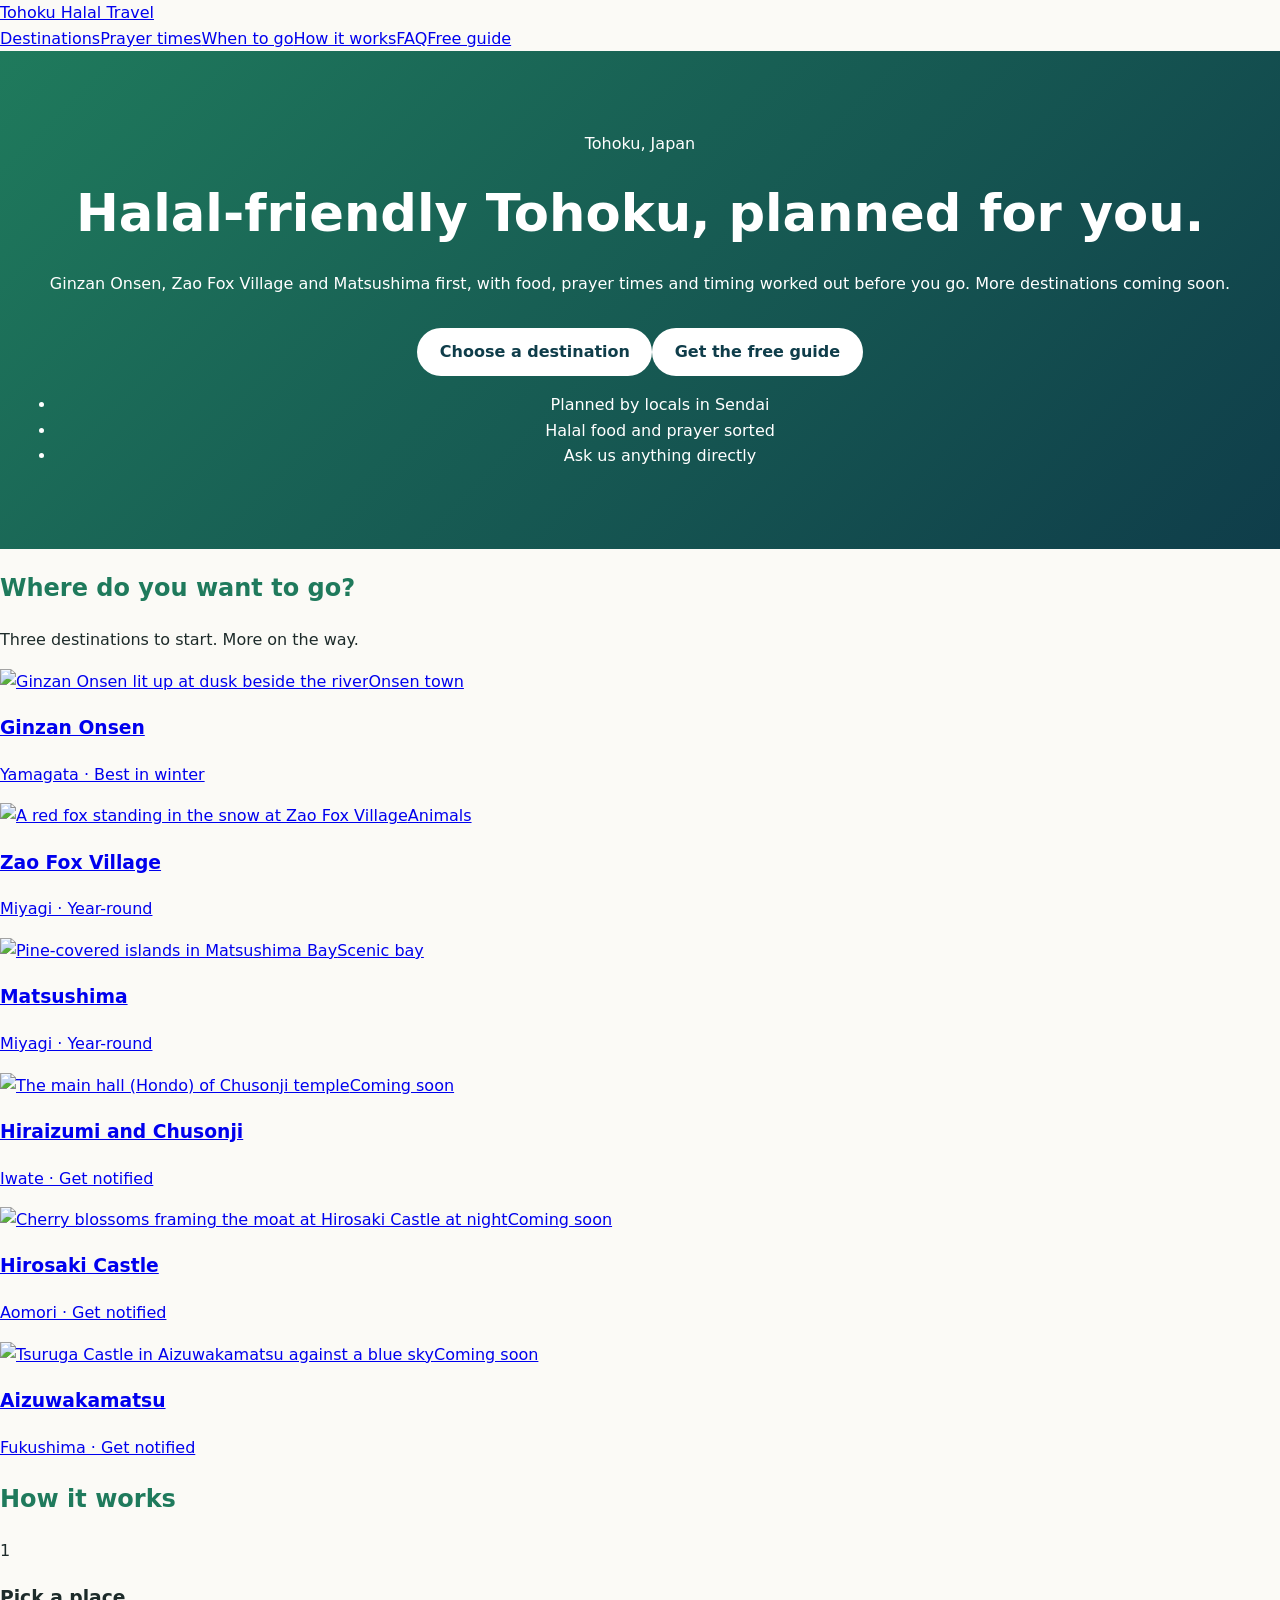
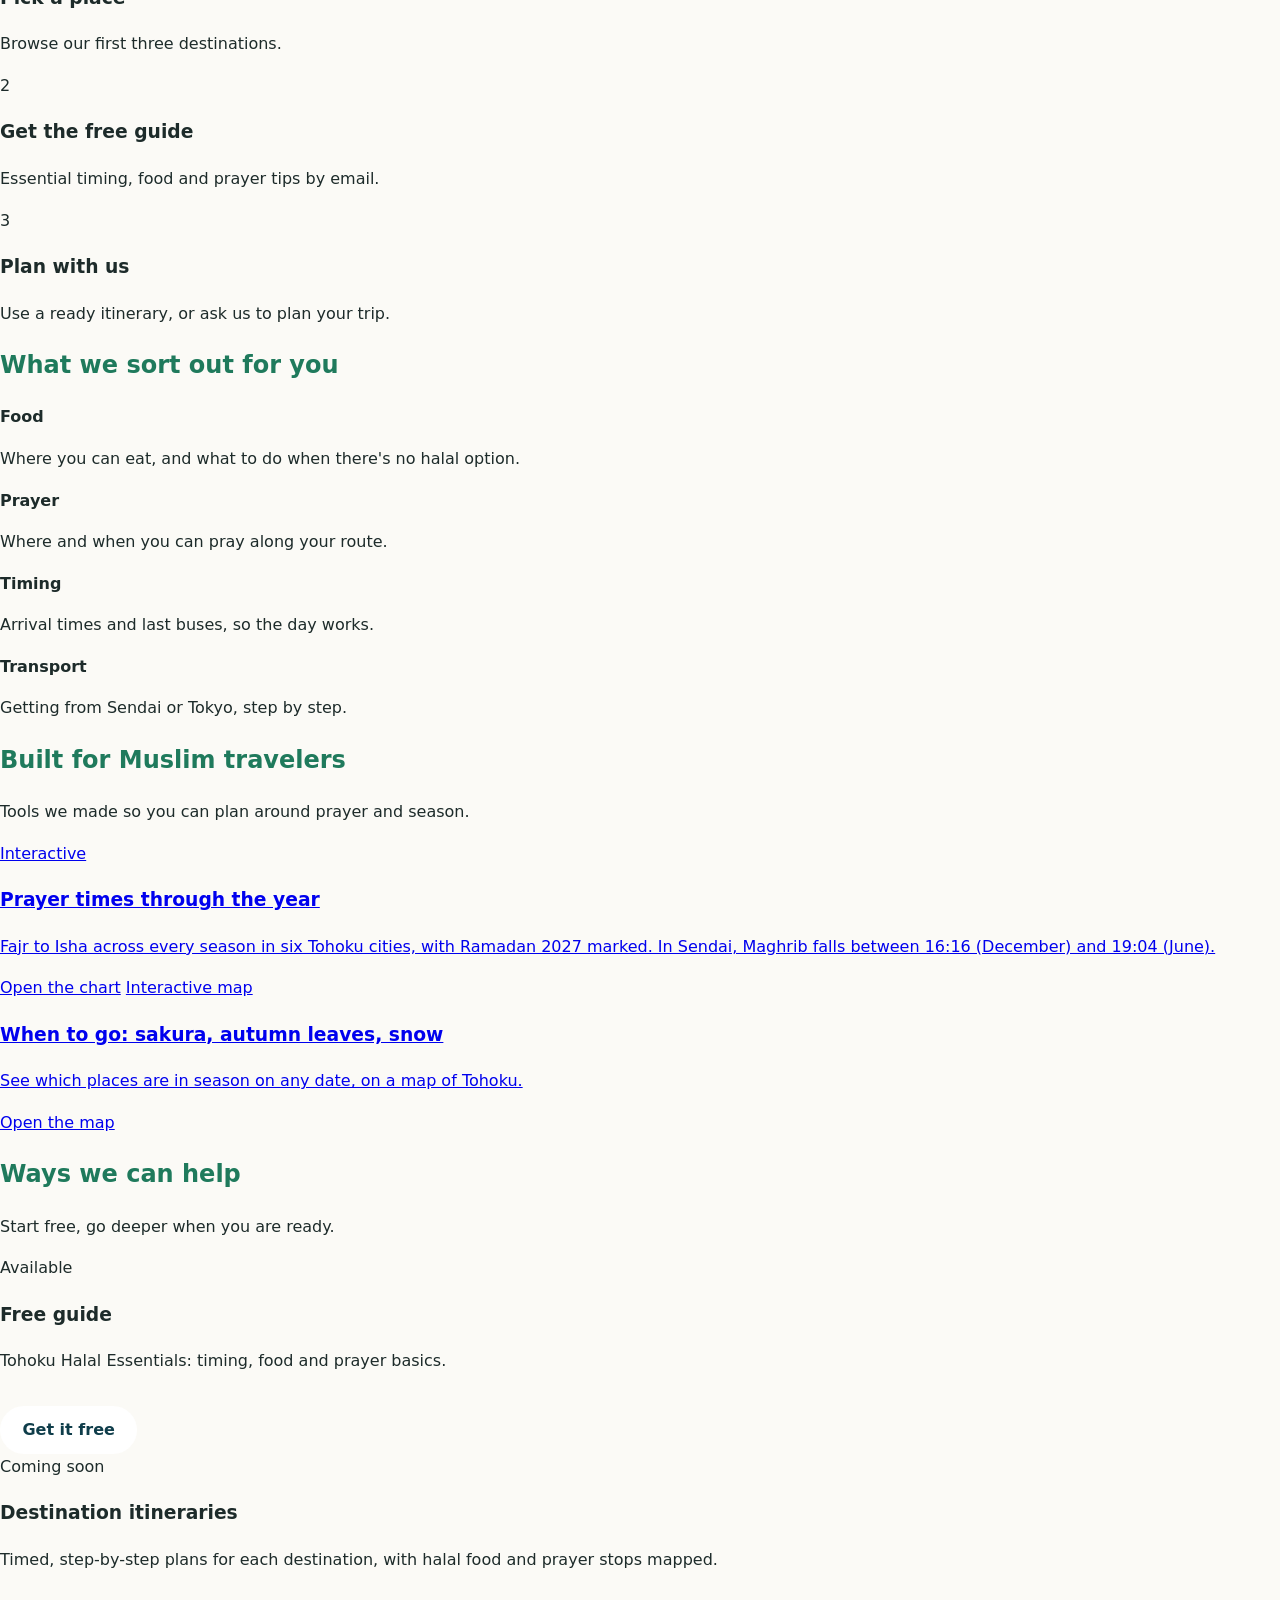
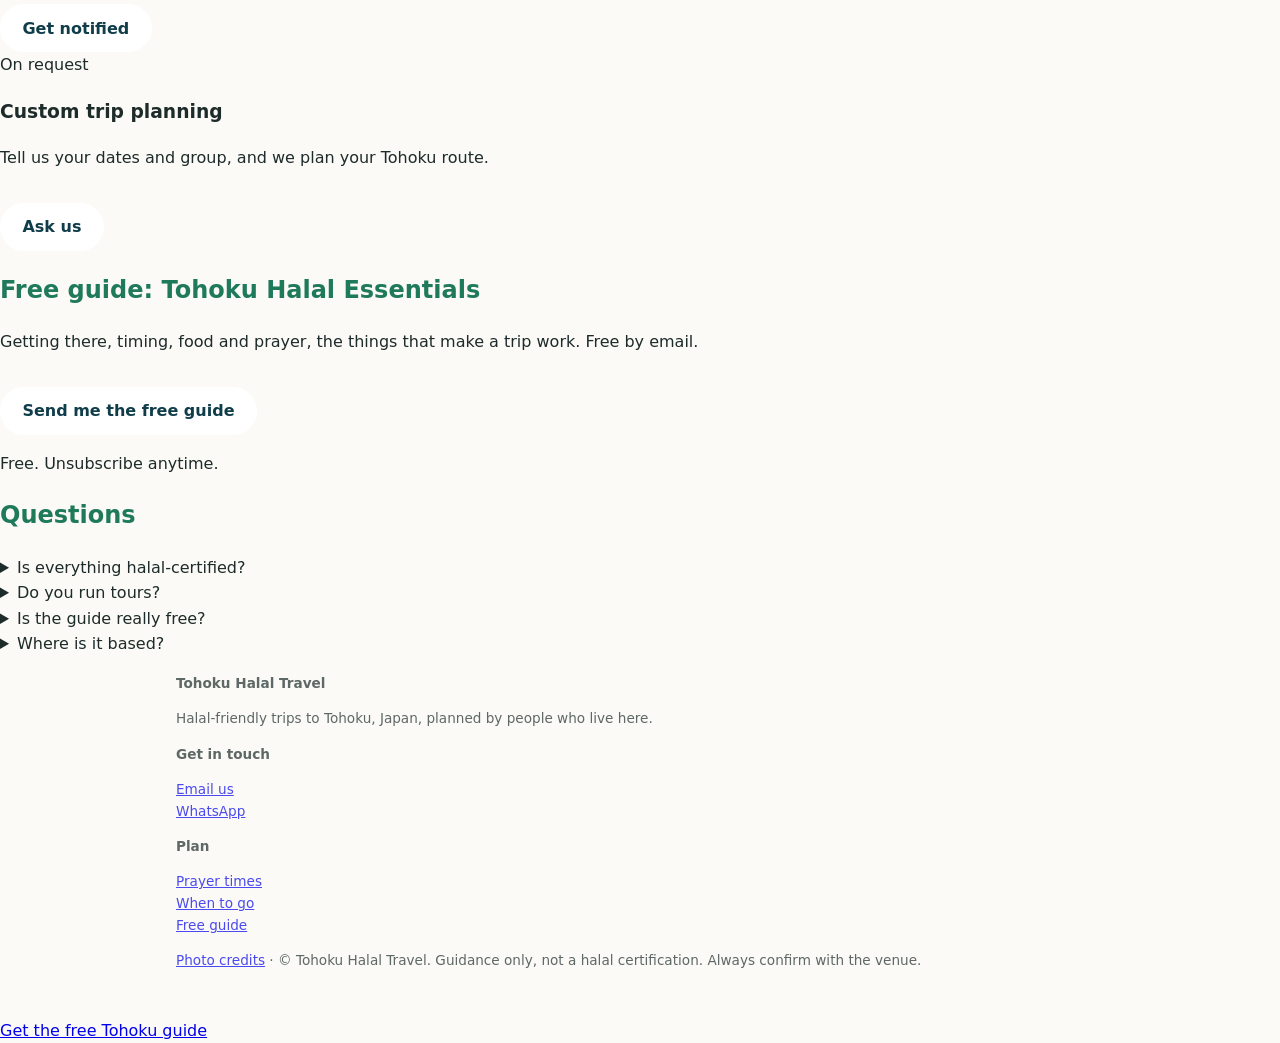
==== commit 801b70ba: "Add prayer-times infographic with Ramadan 2027 and seasonal when-to-go map Co-Authored-By: Claude So" ====
--- a/public/index.html
+++ b/public/index.html
@@ -2,7 +2,7 @@
 <link rel="stylesheet" href="/assets/style.css"><meta name="theme-color" content="#0f3d4a"><script>document.documentElement.classList.add("js")</script><title>Halal-Friendly Tohoku Travel</title>
 <meta name="description" content="Halal-friendly trips to Tohoku, Japan: Ginzan Onsen, Zao Fox Village and Matsushima, with food, prayer and timing sorted. More destinations coming soon."></head><body>
 <header class="nav"><div class="wrap navin"><a class="brand" href="/"><span class="dot"></span>Tohoku Halal Travel</a>
-<nav><a href="/#places">Destinations</a><a href="/#how">How it works</a><a href="/#faq">FAQ</a><a class="pill" data-signup href="#">Free guide</a></nav></div></header>
+<nav><a href="/#places">Destinations</a><a href="/prayer-times.html">Prayer times</a><a href="/seasons.html">When to go</a><a href="/#how">How it works</a><a href="/#faq">FAQ</a><a class="pill" data-signup href="#">Free guide</a></nav></div></header>
 <section class="hero" style="--img:url(/assets/img/ginzan-1.jpg)"><div class="wrap"><p class="eyebrow">Tohoku, Japan</p>
 <h1>Halal-friendly Tohoku, planned for you.</h1>
 <p class="lead">Ginzan Onsen, Zao Fox Village and Matsushima first, with food, prayer times and timing worked out before you go. More destinations coming soon.</p>
@@ -19,6 +19,9 @@
 <div class="feat"><b>Prayer</b><p>Where and when you can pray along your route.</p></div>
 <div class="feat"><b>Timing</b><p>Arrival times and last buses, so the day works.</p></div>
 <div class="feat"><b>Transport</b><p>Getting from Sendai or Tokyo, step by step.</p></div></div></section>
+<section class="wrap sec"><h2>Built for Muslim travelers</h2><p class="sub">Tools we made so you can plan around prayer and season.</p><div class="prods">
+<a class="prod tool" href="/prayer-times.html"><span class="tag live">Interactive</span><h3>Prayer times through the year</h3><p>Fajr to Isha across every season in six Tohoku cities, with Ramadan 2027 marked. In Sendai, Maghrib falls between 16:16 (December) and 19:04 (June).</p><span class="more">Open the chart</span></a>
+<a class="prod tool" href="/seasons.html"><span class="tag live">Interactive map</span><h3>When to go: sakura, autumn leaves, snow</h3><p>See which places are in season on any date, on a map of Tohoku.</p><span class="more">Open the map</span></a></div></section>
 <section class="soft"><div class="wrap sec"><h2>Ways we can help</h2><p class="sub">Start free, go deeper when you are ready.</p><div class="prods">
 <div class="prod"><span class="tag live">Available</span><h3>Free guide</h3><p>Tohoku Halal Essentials: timing, food and prayer basics.</p><a class="btn" data-signup href="#">Get it free</a></div>
 <div class="prod feat2"><span class="tag soon">Coming soon</span><h3>Destination itineraries</h3><p>Timed, step-by-step plans for each destination, with halal food and prayer stops mapped.</p><a class="btn" data-signup href="#">Get notified</a></div>
@@ -33,6 +36,6 @@
 <details><summary>Where is it based?</summary><p>In Sendai, the gateway to Tohoku.</p></details></section>
 <footer class="foot"><div class="wrap"><div class="fgrid"><div><b>Tohoku Halal Travel</b><p>Halal-friendly trips to Tohoku, Japan, planned by people who live here.</p></div>
 <div><b>Get in touch</b><p><a data-contact href="#">Email us</a><br><a data-whatsapp href="#">WhatsApp</a></p></div>
-<div><b>Free guide</b><p><a data-signup href="#">Tohoku Halal Essentials</a></p></div></div>
+<div><b>Plan</b><p><a href="/prayer-times.html">Prayer times</a><br><a href="/seasons.html">When to go</a><br><a data-signup href="#">Free guide</a></p></div></div>
 <p class="small"><a href="/credits.html">Photo credits</a> &middot; &copy; Tohoku Halal Travel. Guidance only, not a halal certification. Always confirm with the venue.</p></div></footer>
 <a class="sticky" data-signup href="#">Get the free Tohoku guide</a><script src="/assets/site-config.js"></script><script src="/assets/site.js"></script></body></html>
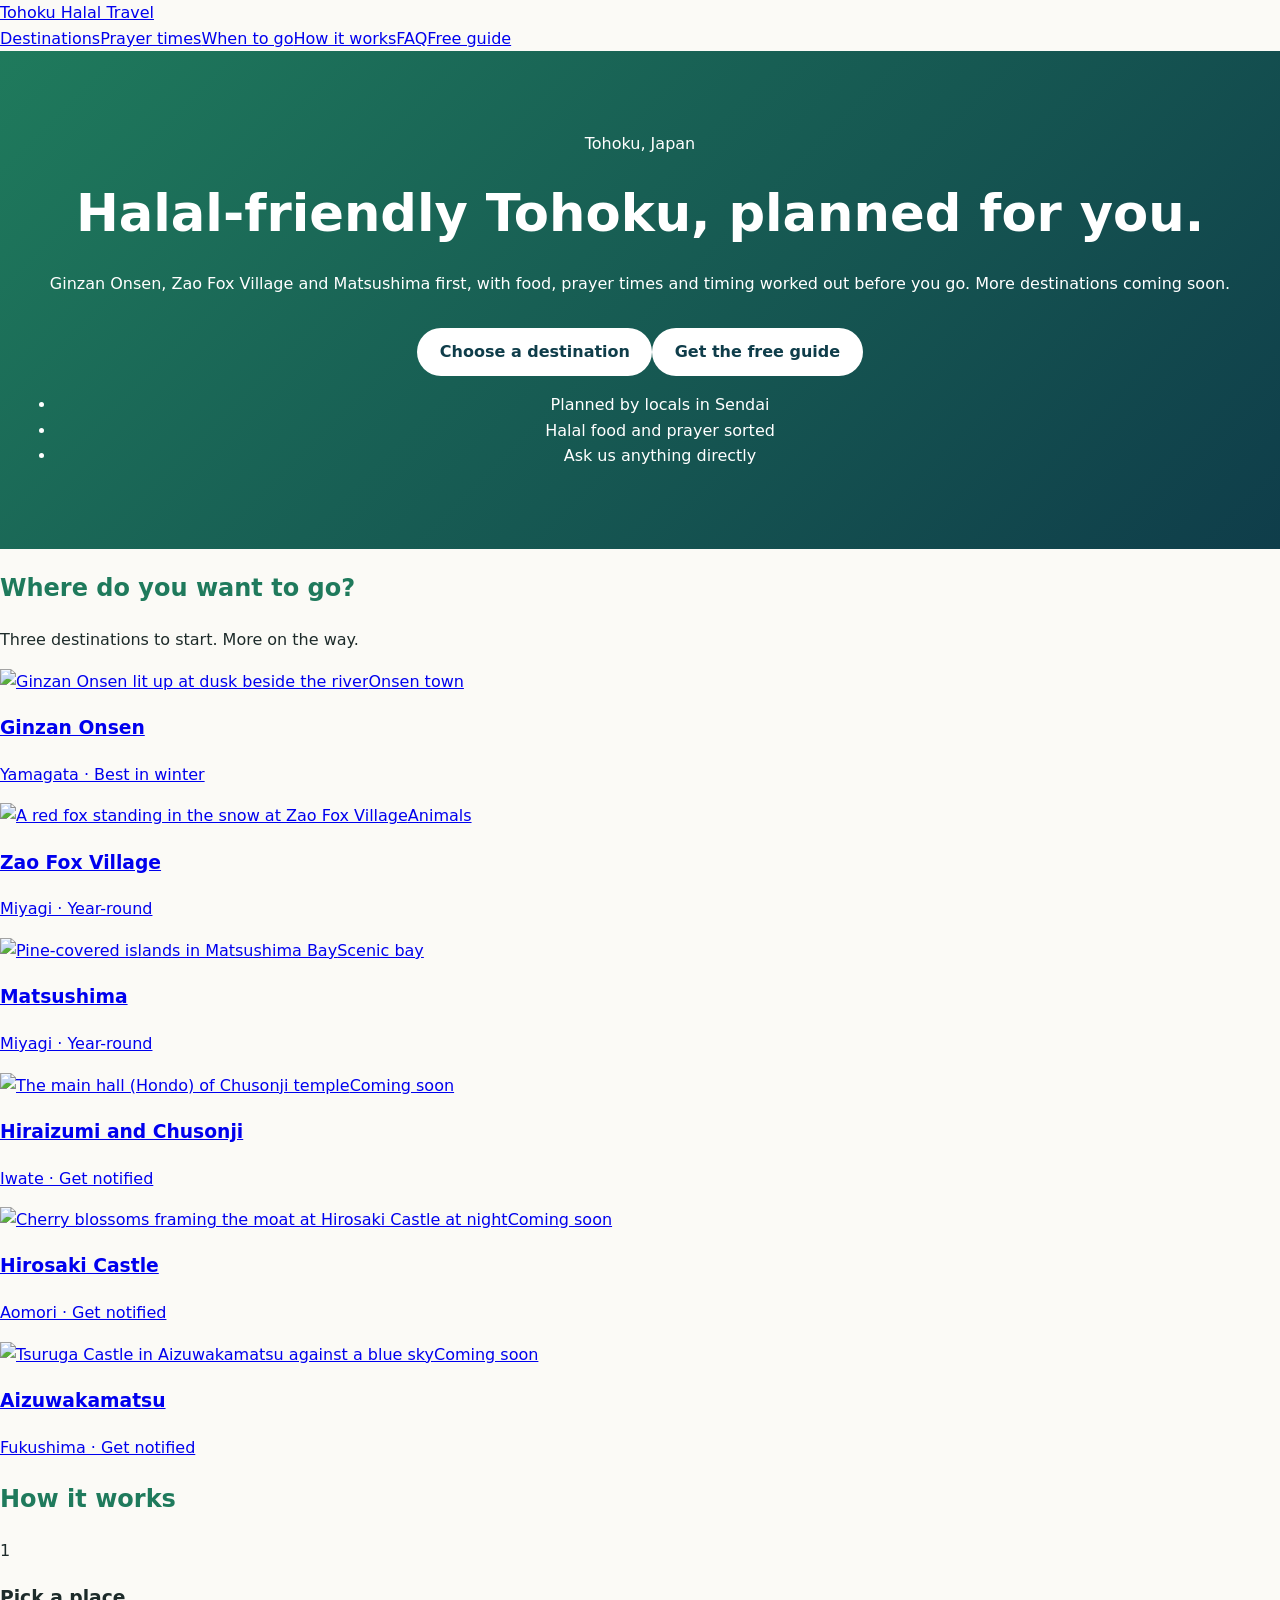
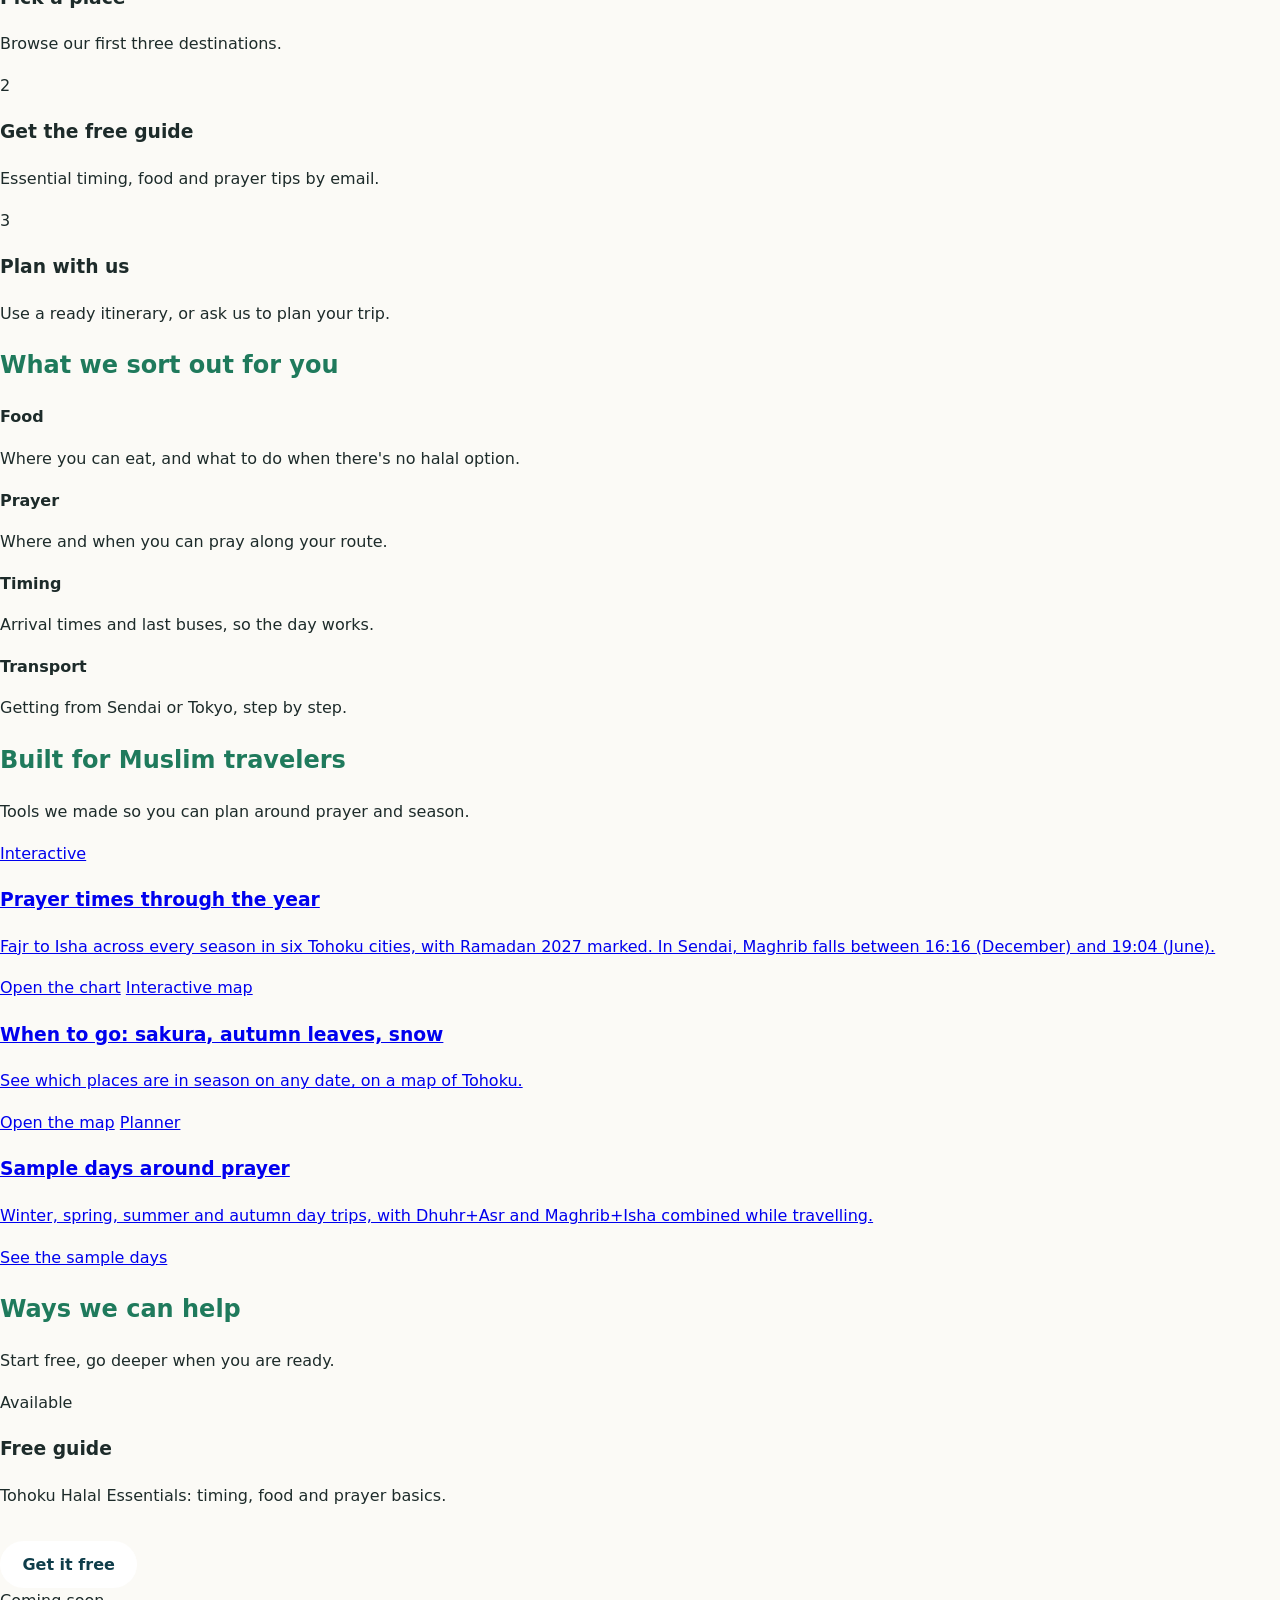
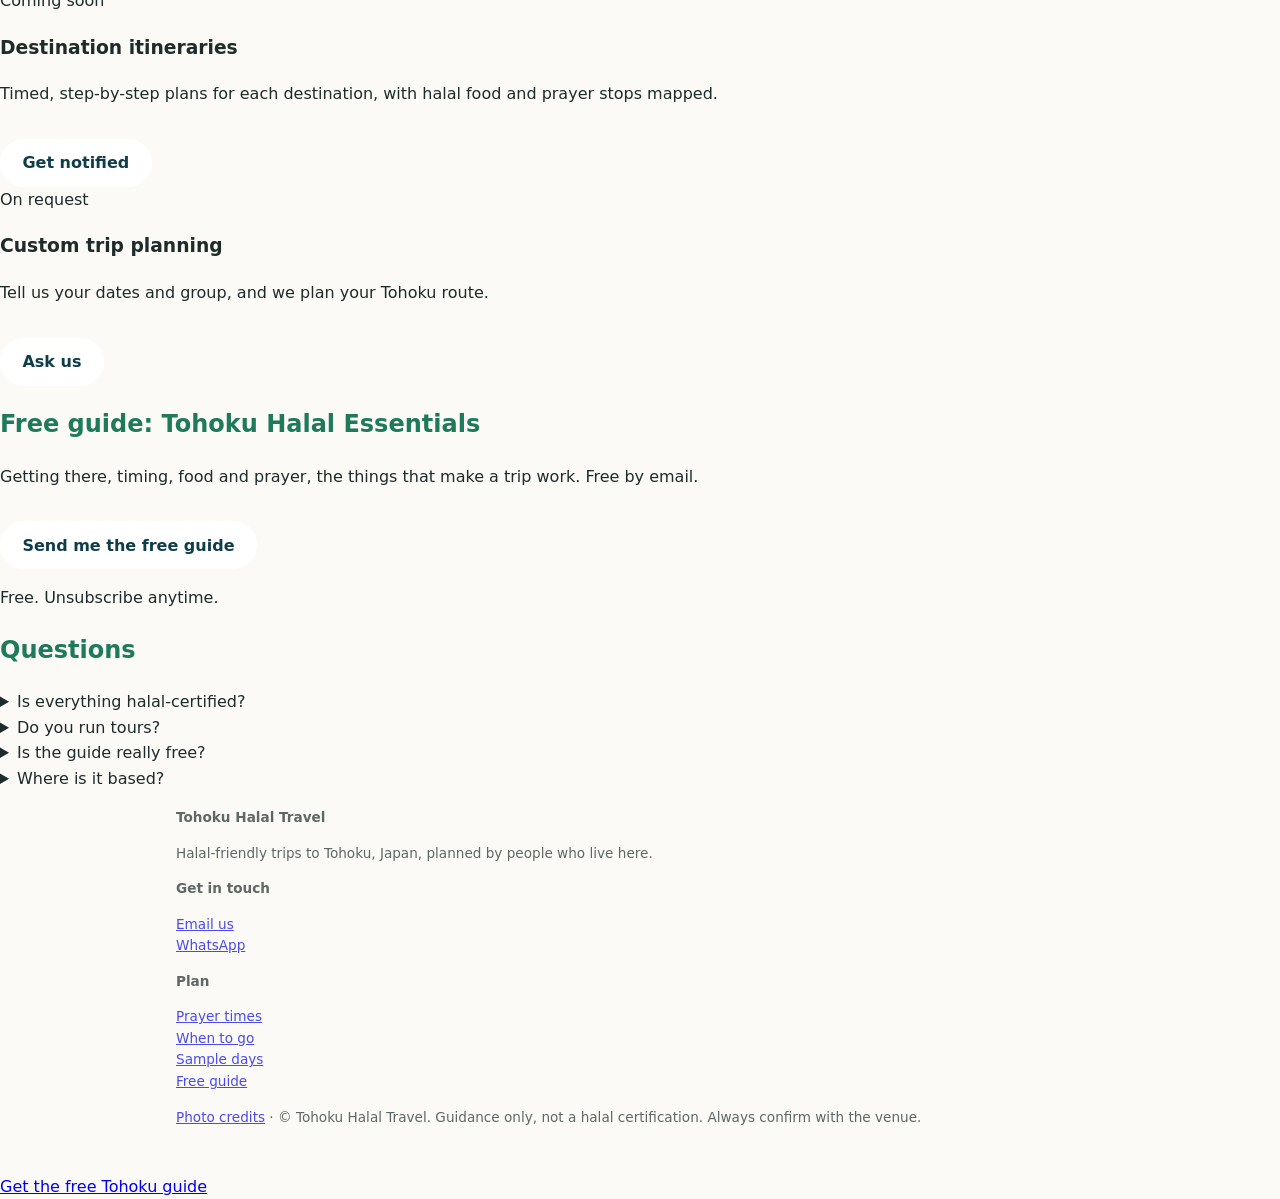
==== commit c4c83788: "Add sample-days planner: seasonal day trips around prayer times with jama' option Co-Authored-By: Cl" ====
--- a/public/index.html
+++ b/public/index.html
@@ -21,7 +21,8 @@
 <div class="feat"><b>Transport</b><p>Getting from Sendai or Tokyo, step by step.</p></div></div></section>
 <section class="wrap sec"><h2>Built for Muslim travelers</h2><p class="sub">Tools we made so you can plan around prayer and season.</p><div class="prods">
 <a class="prod tool" href="/prayer-times.html"><span class="tag live">Interactive</span><h3>Prayer times through the year</h3><p>Fajr to Isha across every season in six Tohoku cities, with Ramadan 2027 marked. In Sendai, Maghrib falls between 16:16 (December) and 19:04 (June).</p><span class="more">Open the chart</span></a>
-<a class="prod tool" href="/seasons.html"><span class="tag live">Interactive map</span><h3>When to go: sakura, autumn leaves, snow</h3><p>See which places are in season on any date, on a map of Tohoku.</p><span class="more">Open the map</span></a></div></section>
+<a class="prod tool" href="/seasons.html"><span class="tag live">Interactive map</span><h3>When to go: sakura, autumn leaves, snow</h3><p>See which places are in season on any date, on a map of Tohoku.</p><span class="more">Open the map</span></a>
+<a class="prod tool" href="/itineraries.html"><span class="tag live">Planner</span><h3>Sample days around prayer</h3><p>Winter, spring, summer and autumn day trips, with Dhuhr+Asr and Maghrib+Isha combined while travelling.</p><span class="more">See the sample days</span></a></div></section>
 <section class="soft"><div class="wrap sec"><h2>Ways we can help</h2><p class="sub">Start free, go deeper when you are ready.</p><div class="prods">
 <div class="prod"><span class="tag live">Available</span><h3>Free guide</h3><p>Tohoku Halal Essentials: timing, food and prayer basics.</p><a class="btn" data-signup href="#">Get it free</a></div>
 <div class="prod feat2"><span class="tag soon">Coming soon</span><h3>Destination itineraries</h3><p>Timed, step-by-step plans for each destination, with halal food and prayer stops mapped.</p><a class="btn" data-signup href="#">Get notified</a></div>
@@ -36,6 +37,6 @@
 <details><summary>Where is it based?</summary><p>In Sendai, the gateway to Tohoku.</p></details></section>
 <footer class="foot"><div class="wrap"><div class="fgrid"><div><b>Tohoku Halal Travel</b><p>Halal-friendly trips to Tohoku, Japan, planned by people who live here.</p></div>
 <div><b>Get in touch</b><p><a data-contact href="#">Email us</a><br><a data-whatsapp href="#">WhatsApp</a></p></div>
-<div><b>Plan</b><p><a href="/prayer-times.html">Prayer times</a><br><a href="/seasons.html">When to go</a><br><a data-signup href="#">Free guide</a></p></div></div>
+<div><b>Plan</b><p><a href="/prayer-times.html">Prayer times</a><br><a href="/seasons.html">When to go</a><br><a href="/itineraries.html">Sample days</a><br><a data-signup href="#">Free guide</a></p></div></div>
 <p class="small"><a href="/credits.html">Photo credits</a> &middot; &copy; Tohoku Halal Travel. Guidance only, not a halal certification. Always confirm with the venue.</p></div></footer>
 <a class="sticky" data-signup href="#">Get the free Tohoku guide</a><script src="/assets/site-config.js"></script><script src="/assets/site.js"></script></body></html>
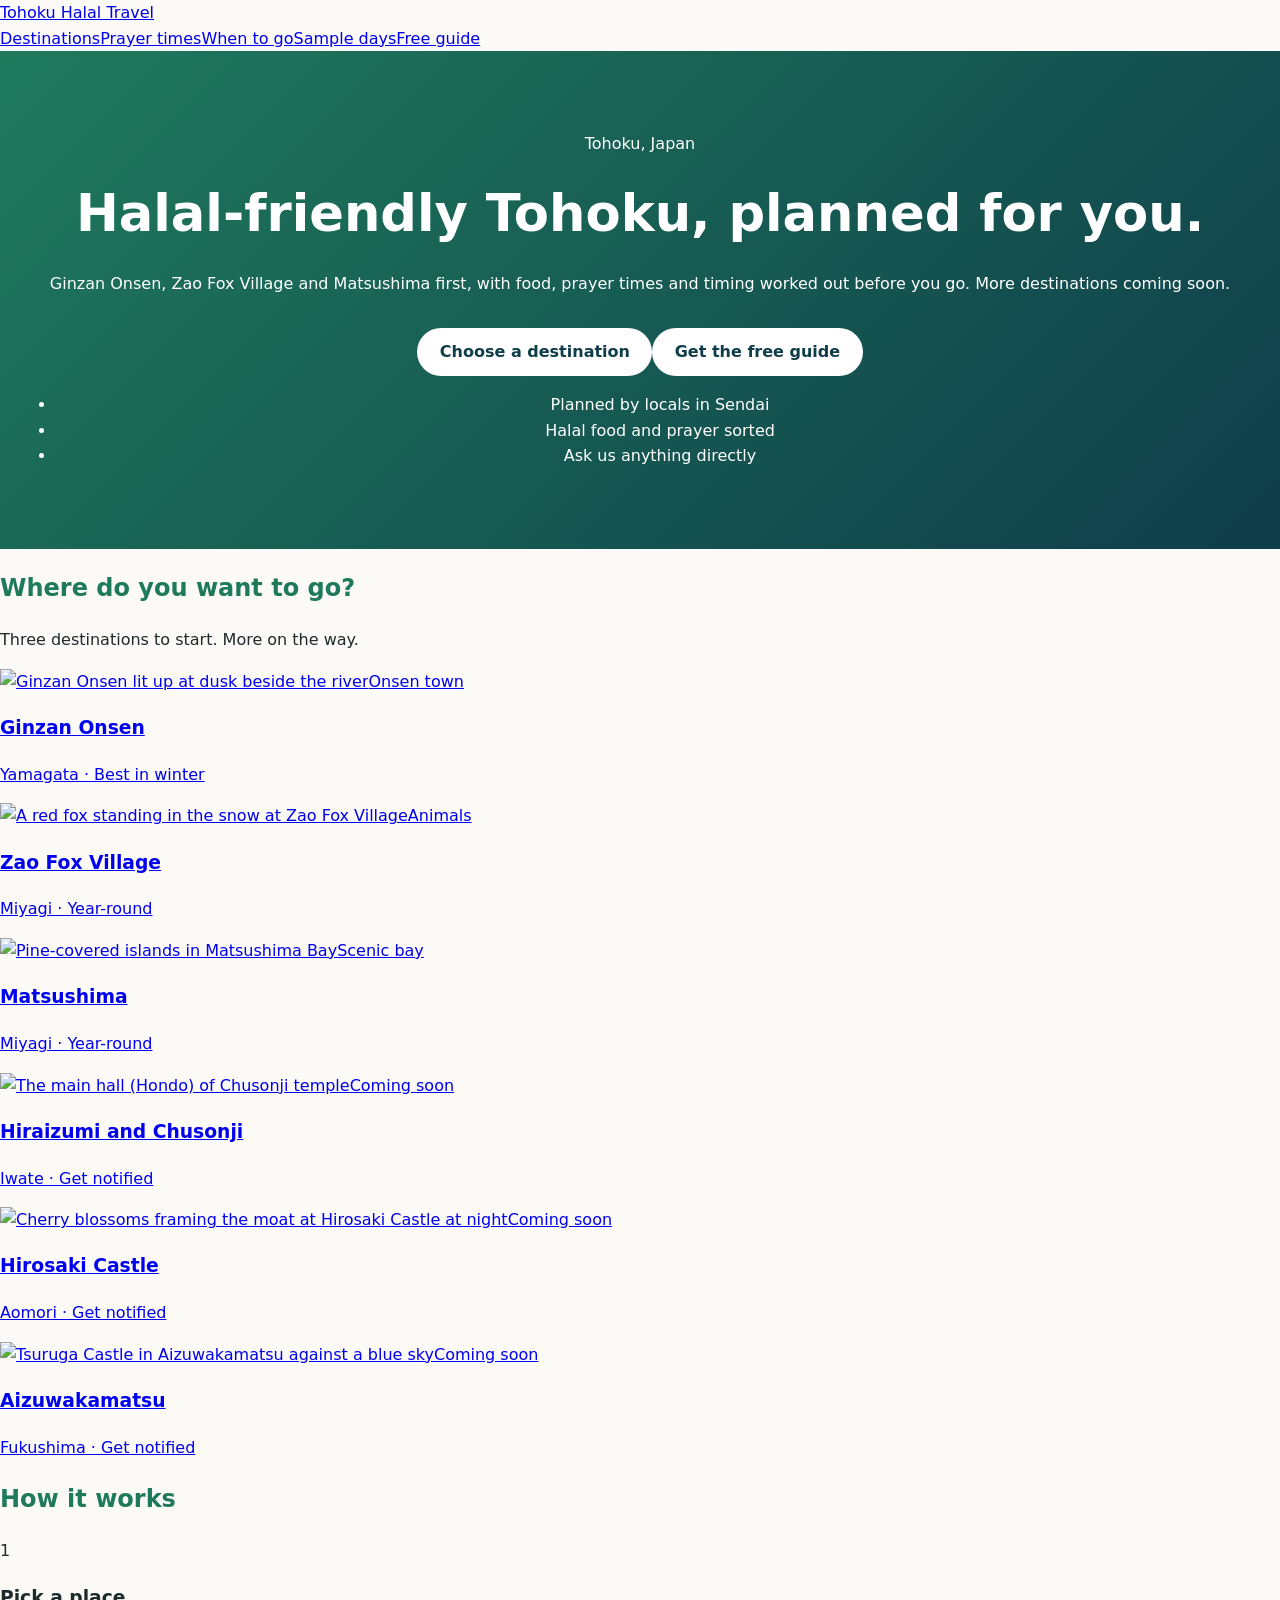
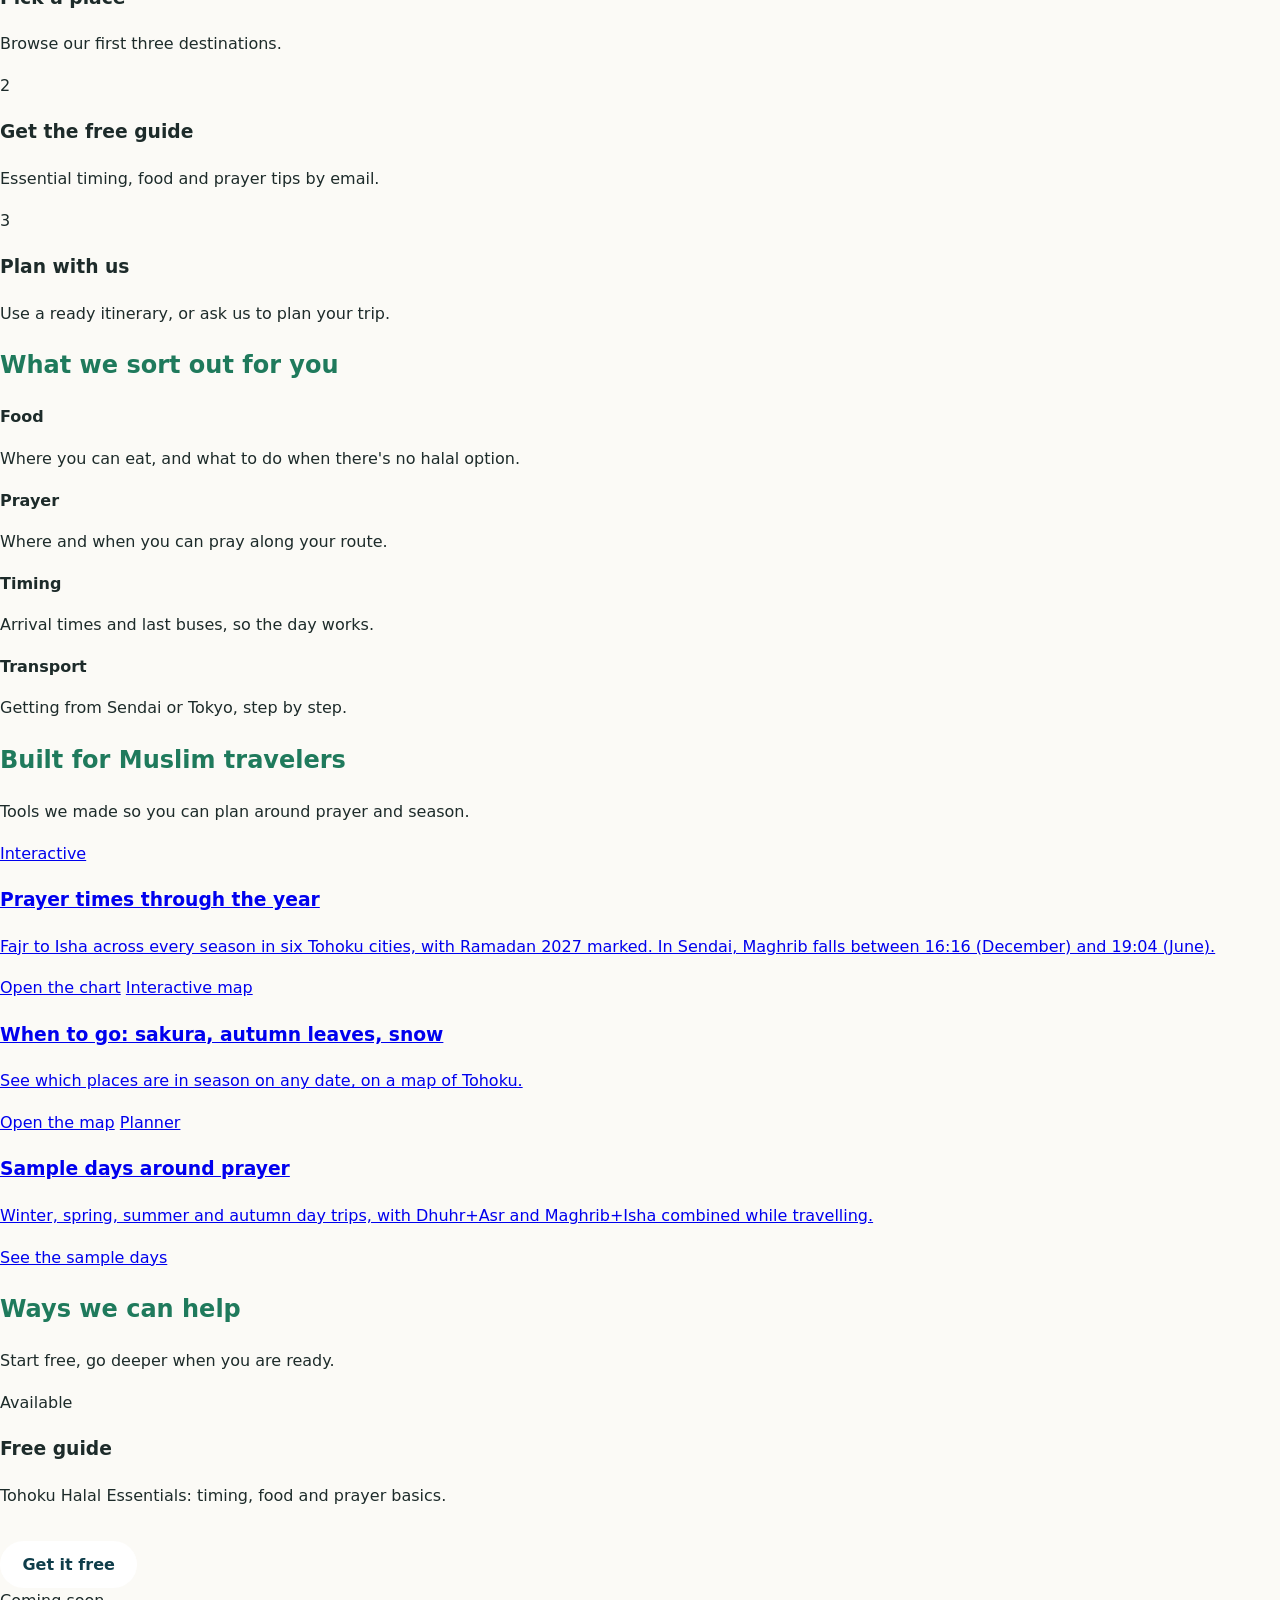
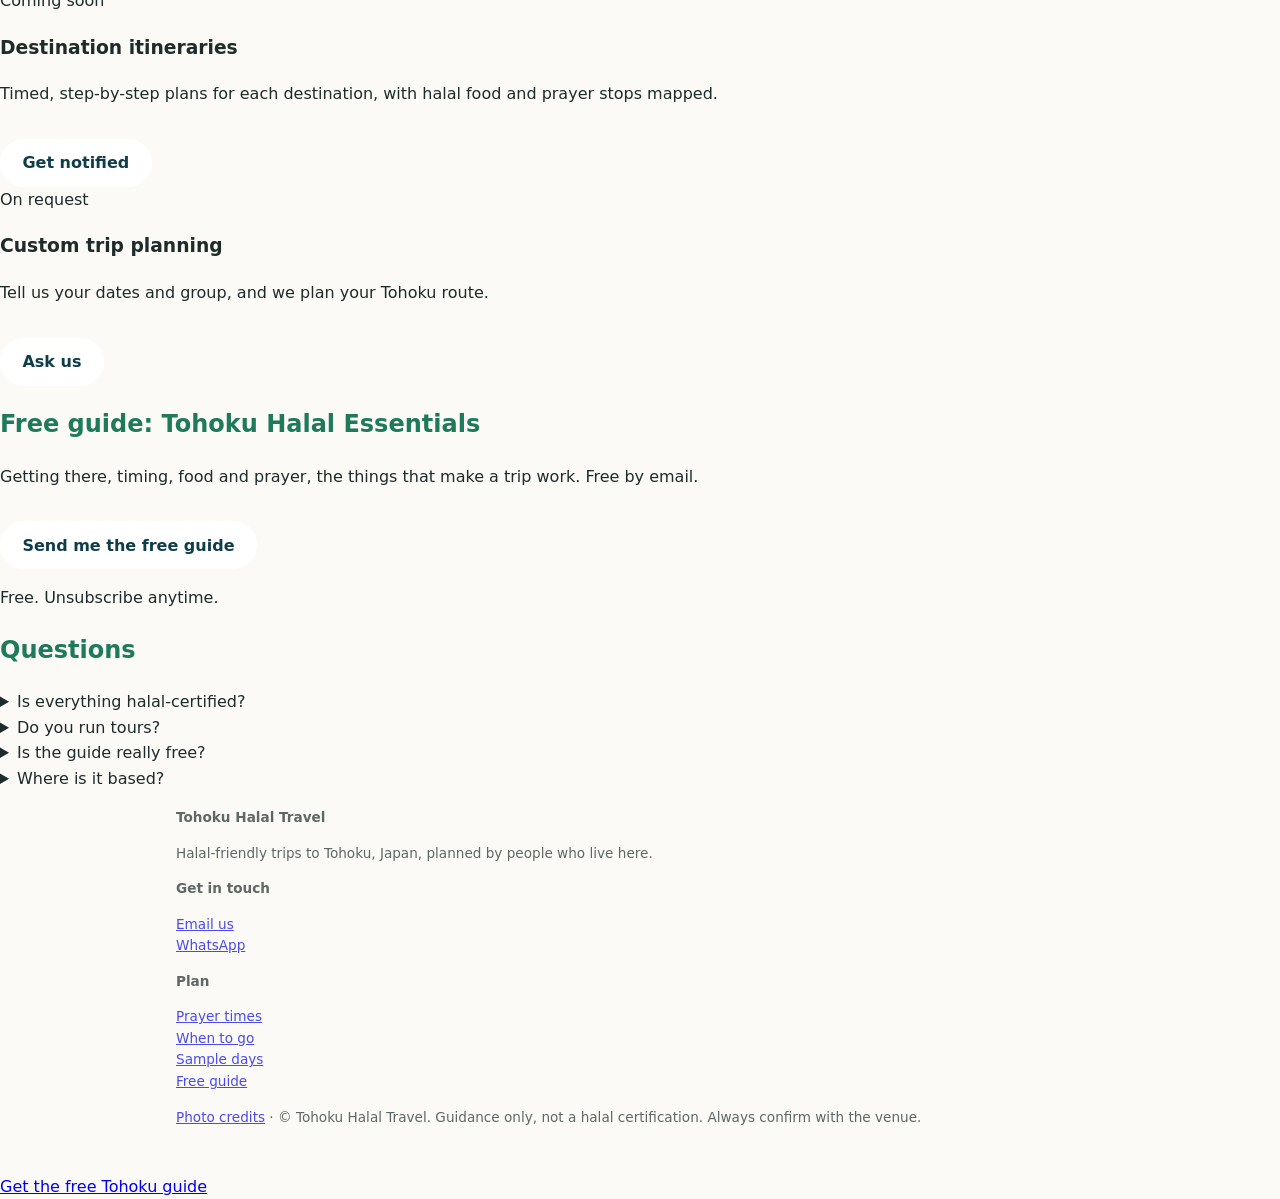
==== commit c3eebc95: "Add Sample days to nav, cross-link tool pages, fix mobile nav Co-Authored-By: Claude Sonnet 5.5 <nor" ====
--- a/public/index.html
+++ b/public/index.html
@@ -2,7 +2,7 @@
 <link rel="stylesheet" href="/assets/style.css"><meta name="theme-color" content="#0f3d4a"><script>document.documentElement.classList.add("js")</script><title>Halal-Friendly Tohoku Travel</title>
 <meta name="description" content="Halal-friendly trips to Tohoku, Japan: Ginzan Onsen, Zao Fox Village and Matsushima, with food, prayer and timing sorted. More destinations coming soon."></head><body>
 <header class="nav"><div class="wrap navin"><a class="brand" href="/"><span class="dot"></span>Tohoku Halal Travel</a>
-<nav><a href="/#places">Destinations</a><a href="/prayer-times.html">Prayer times</a><a href="/seasons.html">When to go</a><a href="/#how">How it works</a><a href="/#faq">FAQ</a><a class="pill" data-signup href="#">Free guide</a></nav></div></header>
+<nav><a href="/#places">Destinations</a><a href="/prayer-times.html">Prayer times</a><a href="/seasons.html">When to go</a><a href="/itineraries.html">Sample days</a><a class="pill" data-signup href="#">Free guide</a></nav></div></header>
 <section class="hero" style="--img:url(/assets/img/ginzan-1.jpg)"><div class="wrap"><p class="eyebrow">Tohoku, Japan</p>
 <h1>Halal-friendly Tohoku, planned for you.</h1>
 <p class="lead">Ginzan Onsen, Zao Fox Village and Matsushima first, with food, prayer times and timing worked out before you go. More destinations coming soon.</p>
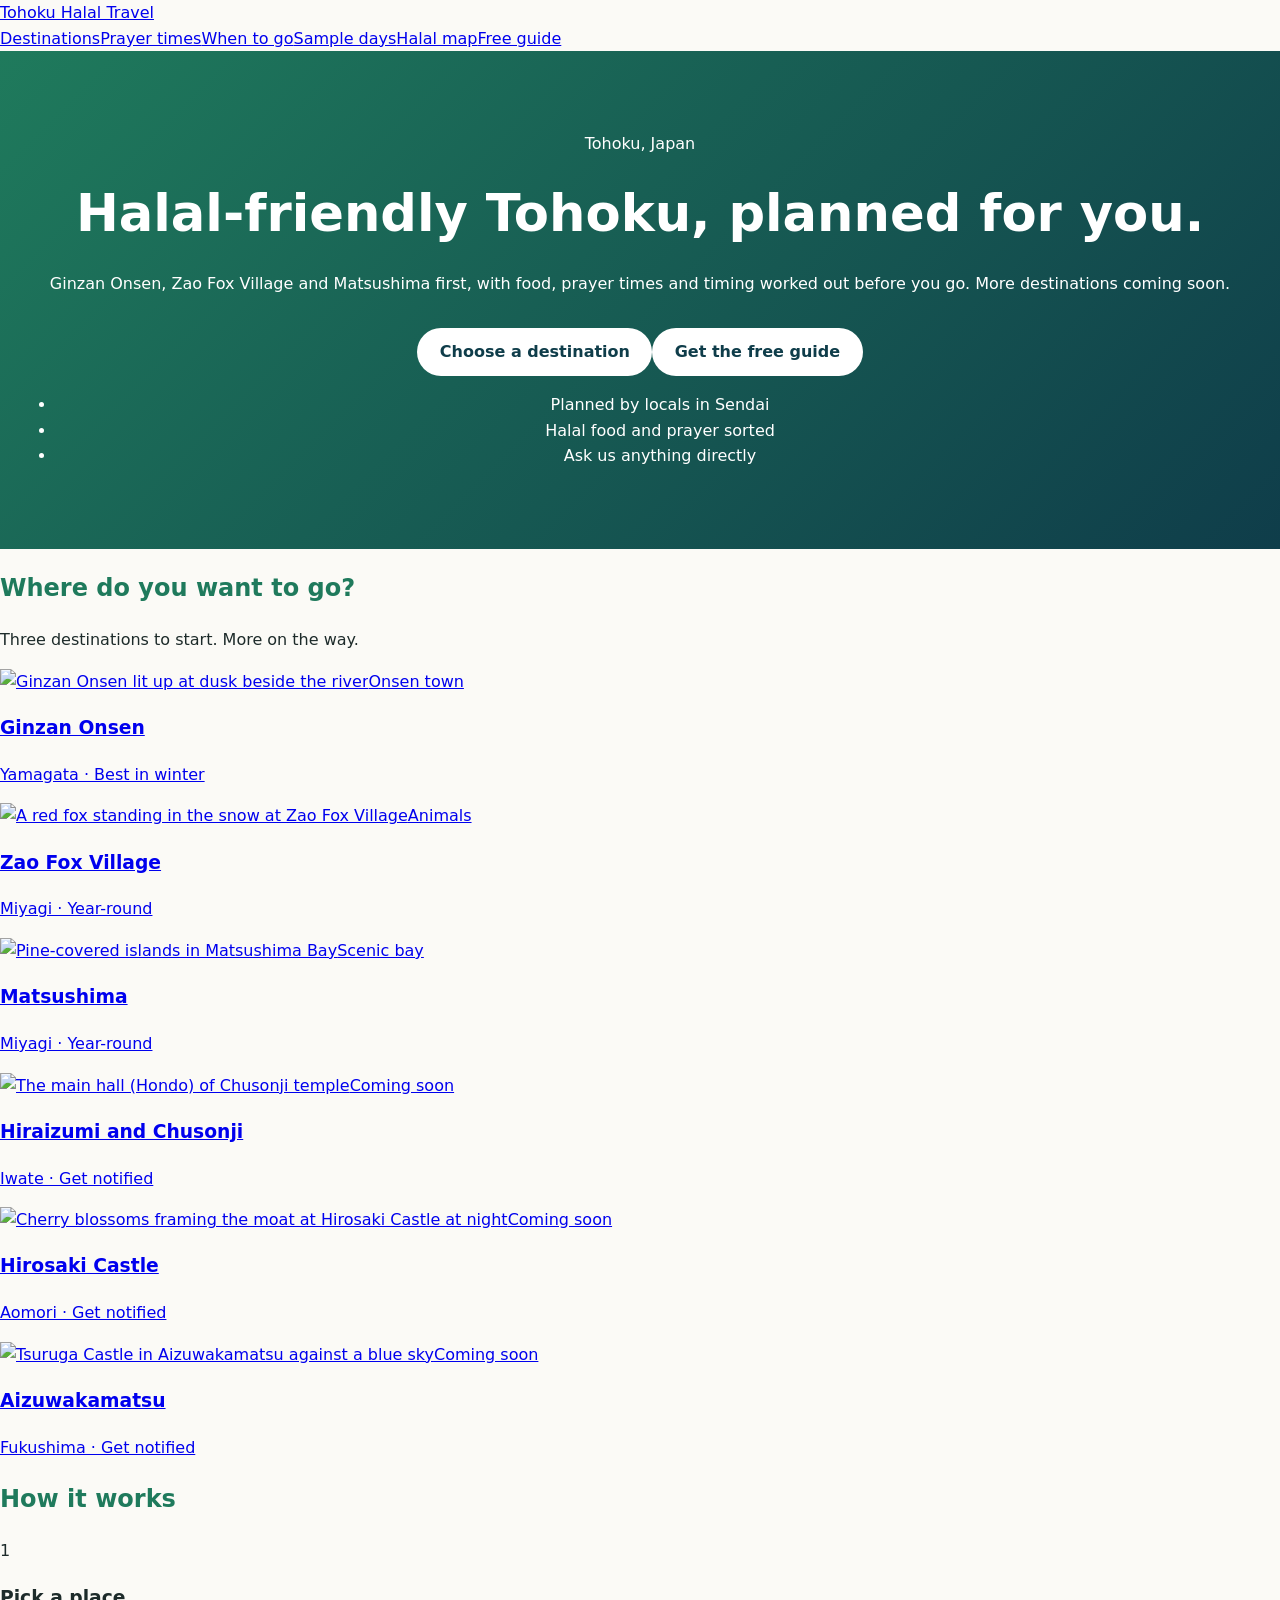
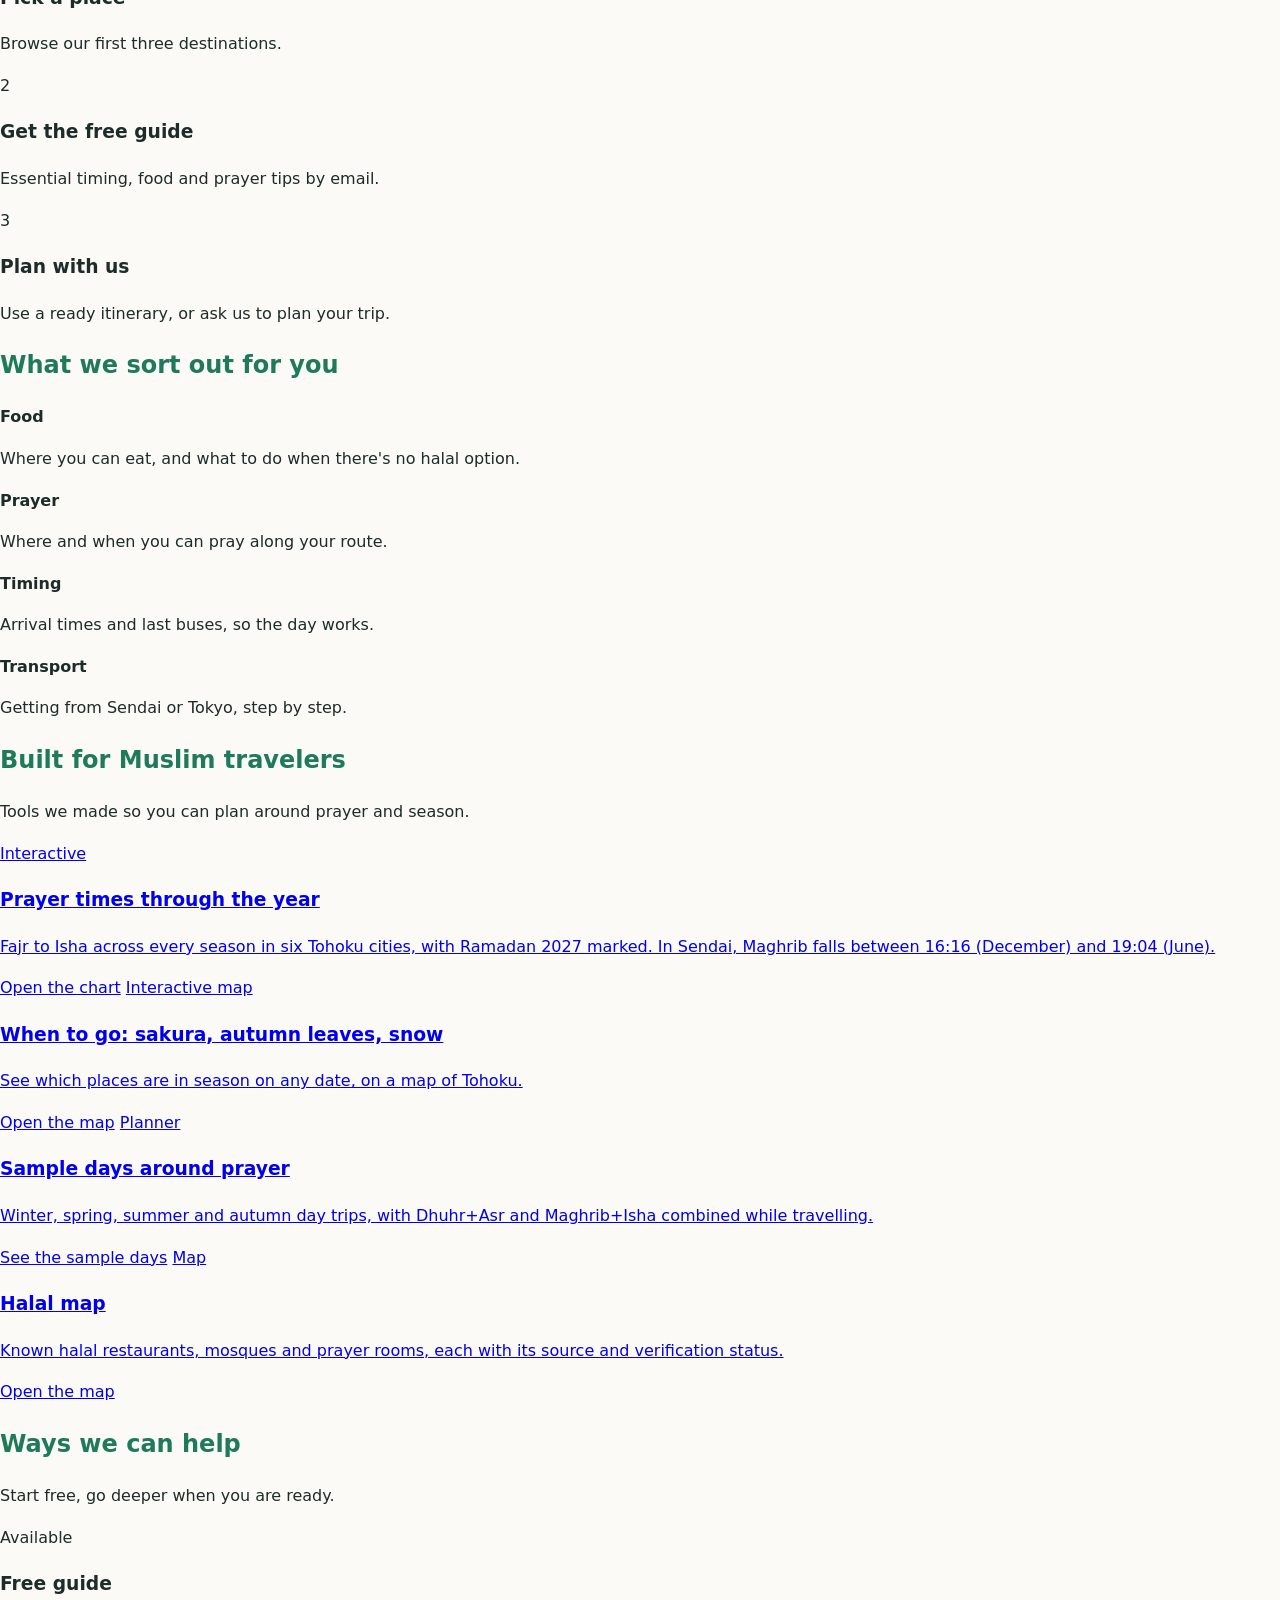
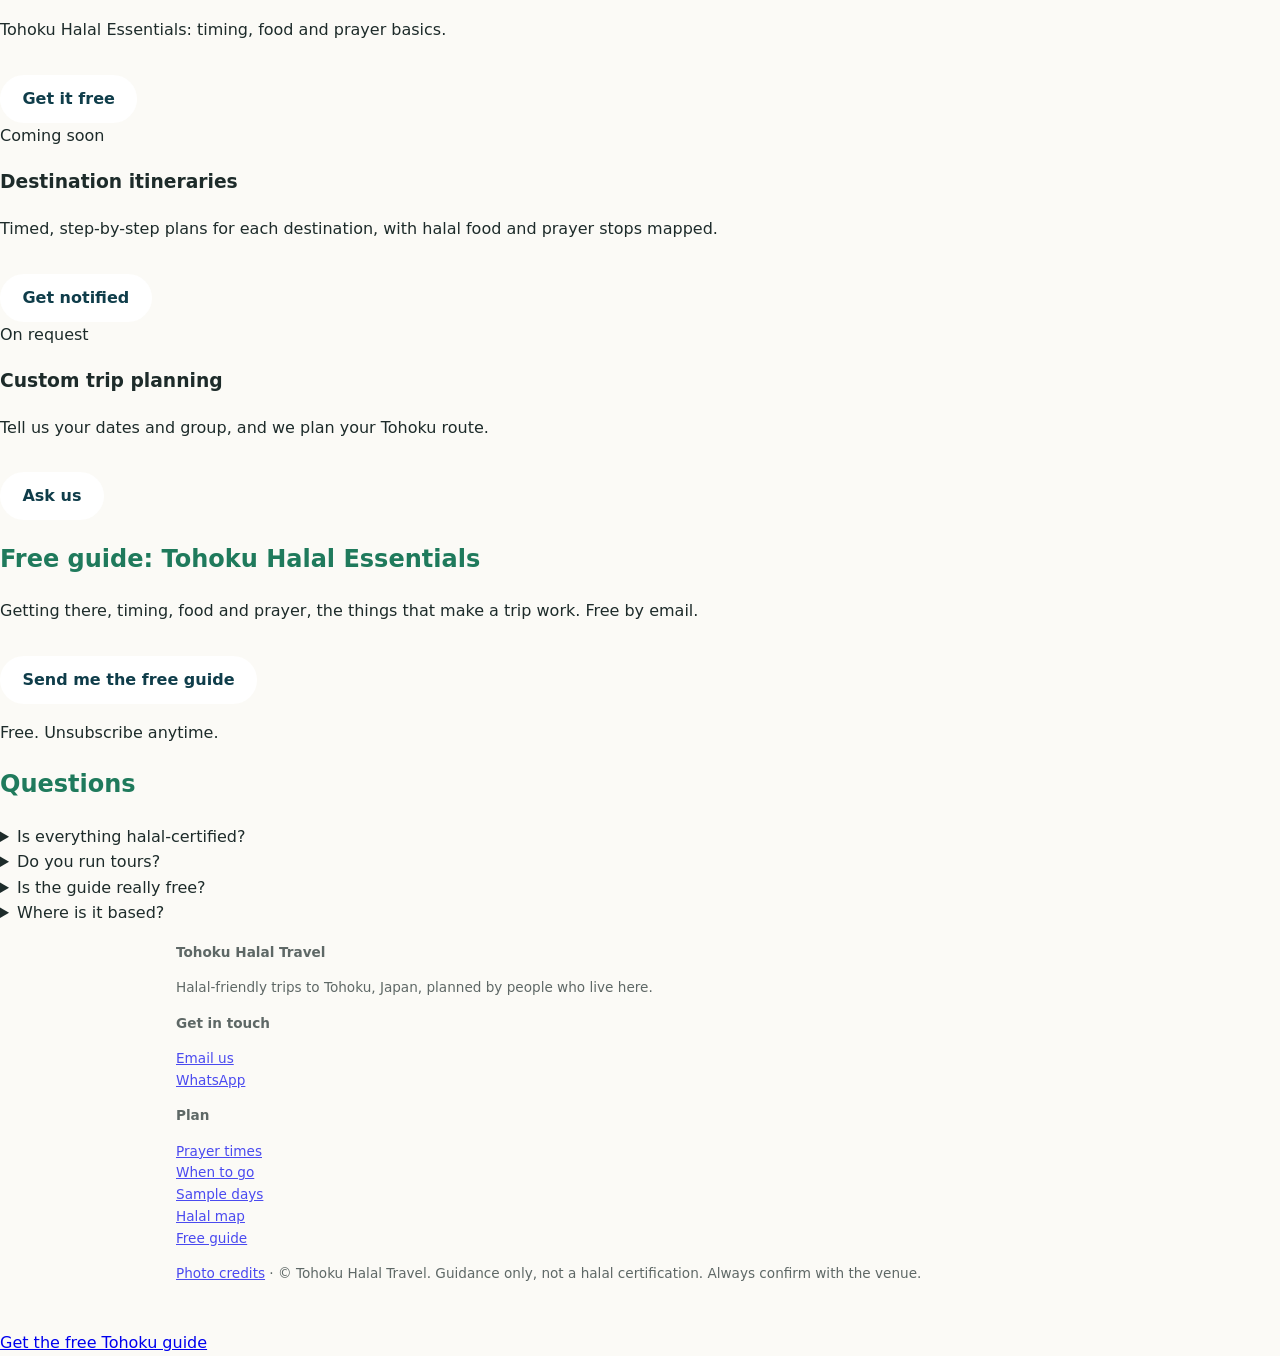
==== commit 8eaceee0: "Add halal map page with sourced, status-labelled places Co-Authored-By: Claude Sonnet 5.5 <noreply@a" ====
--- a/public/index.html
+++ b/public/index.html
@@ -2,7 +2,7 @@
 <link rel="stylesheet" href="/assets/style.css"><meta name="theme-color" content="#0f3d4a"><script>document.documentElement.classList.add("js")</script><title>Halal-Friendly Tohoku Travel</title>
 <meta name="description" content="Halal-friendly trips to Tohoku, Japan: Ginzan Onsen, Zao Fox Village and Matsushima, with food, prayer and timing sorted. More destinations coming soon."></head><body>
 <header class="nav"><div class="wrap navin"><a class="brand" href="/"><span class="dot"></span>Tohoku Halal Travel</a>
-<nav><a href="/#places">Destinations</a><a href="/prayer-times.html">Prayer times</a><a href="/seasons.html">When to go</a><a href="/itineraries.html">Sample days</a><a class="pill" data-signup href="#">Free guide</a></nav></div></header>
+<nav><a href="/#places">Destinations</a><a href="/prayer-times.html">Prayer times</a><a href="/seasons.html">When to go</a><a href="/itineraries.html">Sample days</a><a href="/halal-map.html">Halal map</a><a class="pill" data-signup href="#">Free guide</a></nav></div></header>
 <section class="hero" style="--img:url(/assets/img/ginzan-1.jpg)"><div class="wrap"><p class="eyebrow">Tohoku, Japan</p>
 <h1>Halal-friendly Tohoku, planned for you.</h1>
 <p class="lead">Ginzan Onsen, Zao Fox Village and Matsushima first, with food, prayer times and timing worked out before you go. More destinations coming soon.</p>
@@ -22,7 +22,8 @@
 <section class="wrap sec"><h2>Built for Muslim travelers</h2><p class="sub">Tools we made so you can plan around prayer and season.</p><div class="prods">
 <a class="prod tool" href="/prayer-times.html"><span class="tag live">Interactive</span><h3>Prayer times through the year</h3><p>Fajr to Isha across every season in six Tohoku cities, with Ramadan 2027 marked. In Sendai, Maghrib falls between 16:16 (December) and 19:04 (June).</p><span class="more">Open the chart</span></a>
 <a class="prod tool" href="/seasons.html"><span class="tag live">Interactive map</span><h3>When to go: sakura, autumn leaves, snow</h3><p>See which places are in season on any date, on a map of Tohoku.</p><span class="more">Open the map</span></a>
-<a class="prod tool" href="/itineraries.html"><span class="tag live">Planner</span><h3>Sample days around prayer</h3><p>Winter, spring, summer and autumn day trips, with Dhuhr+Asr and Maghrib+Isha combined while travelling.</p><span class="more">See the sample days</span></a></div></section>
+<a class="prod tool" href="/itineraries.html"><span class="tag live">Planner</span><h3>Sample days around prayer</h3><p>Winter, spring, summer and autumn day trips, with Dhuhr+Asr and Maghrib+Isha combined while travelling.</p><span class="more">See the sample days</span></a>
+<a class="prod tool" href="/halal-map.html"><span class="tag live">Map</span><h3>Halal map</h3><p>Known halal restaurants, mosques and prayer rooms, each with its source and verification status.</p><span class="more">Open the map</span></a></div></section>
 <section class="soft"><div class="wrap sec"><h2>Ways we can help</h2><p class="sub">Start free, go deeper when you are ready.</p><div class="prods">
 <div class="prod"><span class="tag live">Available</span><h3>Free guide</h3><p>Tohoku Halal Essentials: timing, food and prayer basics.</p><a class="btn" data-signup href="#">Get it free</a></div>
 <div class="prod feat2"><span class="tag soon">Coming soon</span><h3>Destination itineraries</h3><p>Timed, step-by-step plans for each destination, with halal food and prayer stops mapped.</p><a class="btn" data-signup href="#">Get notified</a></div>
@@ -37,6 +38,6 @@
 <details><summary>Where is it based?</summary><p>In Sendai, the gateway to Tohoku.</p></details></section>
 <footer class="foot"><div class="wrap"><div class="fgrid"><div><b>Tohoku Halal Travel</b><p>Halal-friendly trips to Tohoku, Japan, planned by people who live here.</p></div>
 <div><b>Get in touch</b><p><a data-contact href="#">Email us</a><br><a data-whatsapp href="#">WhatsApp</a></p></div>
-<div><b>Plan</b><p><a href="/prayer-times.html">Prayer times</a><br><a href="/seasons.html">When to go</a><br><a href="/itineraries.html">Sample days</a><br><a data-signup href="#">Free guide</a></p></div></div>
+<div><b>Plan</b><p><a href="/prayer-times.html">Prayer times</a><br><a href="/seasons.html">When to go</a><br><a href="/itineraries.html">Sample days</a><br><a href="/halal-map.html">Halal map</a><br><a data-signup href="#">Free guide</a></p></div></div>
 <p class="small"><a href="/credits.html">Photo credits</a> &middot; &copy; Tohoku Halal Travel. Guidance only, not a halal certification. Always confirm with the venue.</p></div></footer>
 <a class="sticky" data-signup href="#">Get the free Tohoku guide</a><script src="/assets/site-config.js"></script><script src="/assets/site.js"></script></body></html>
